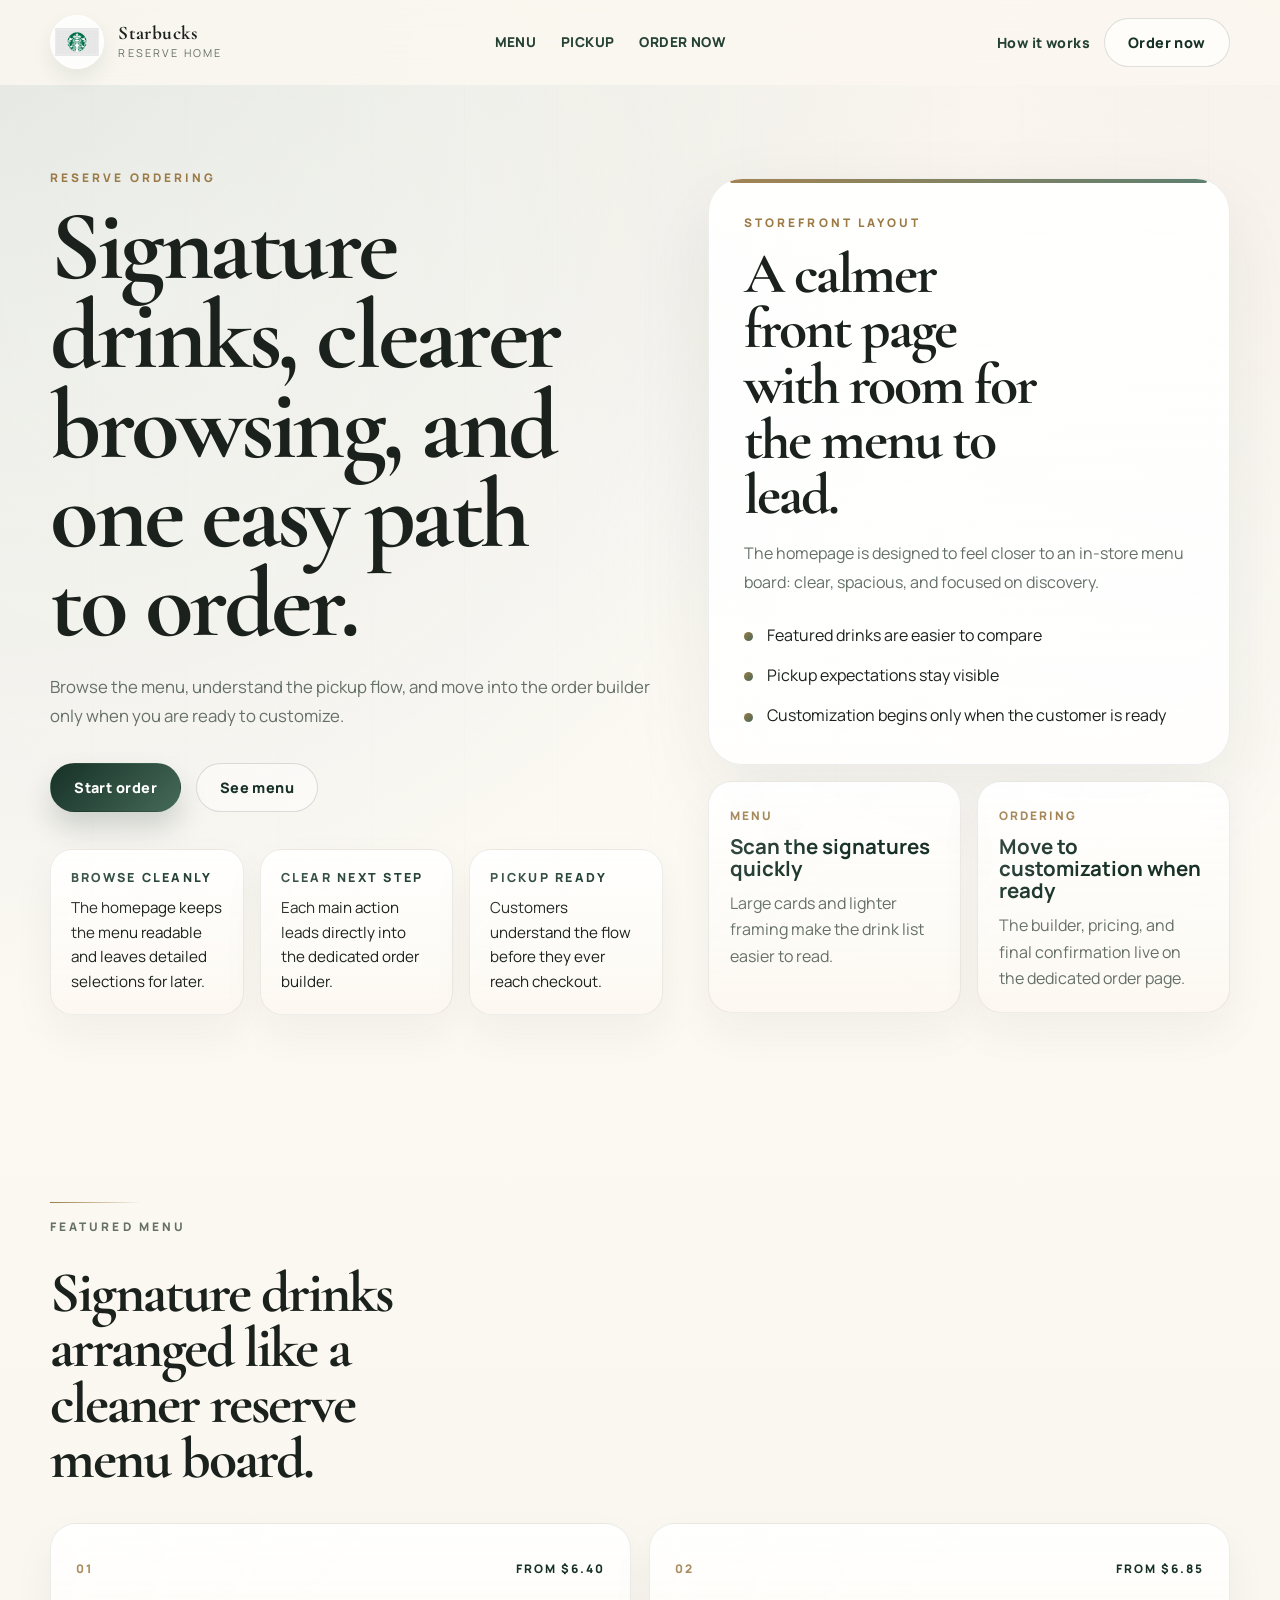
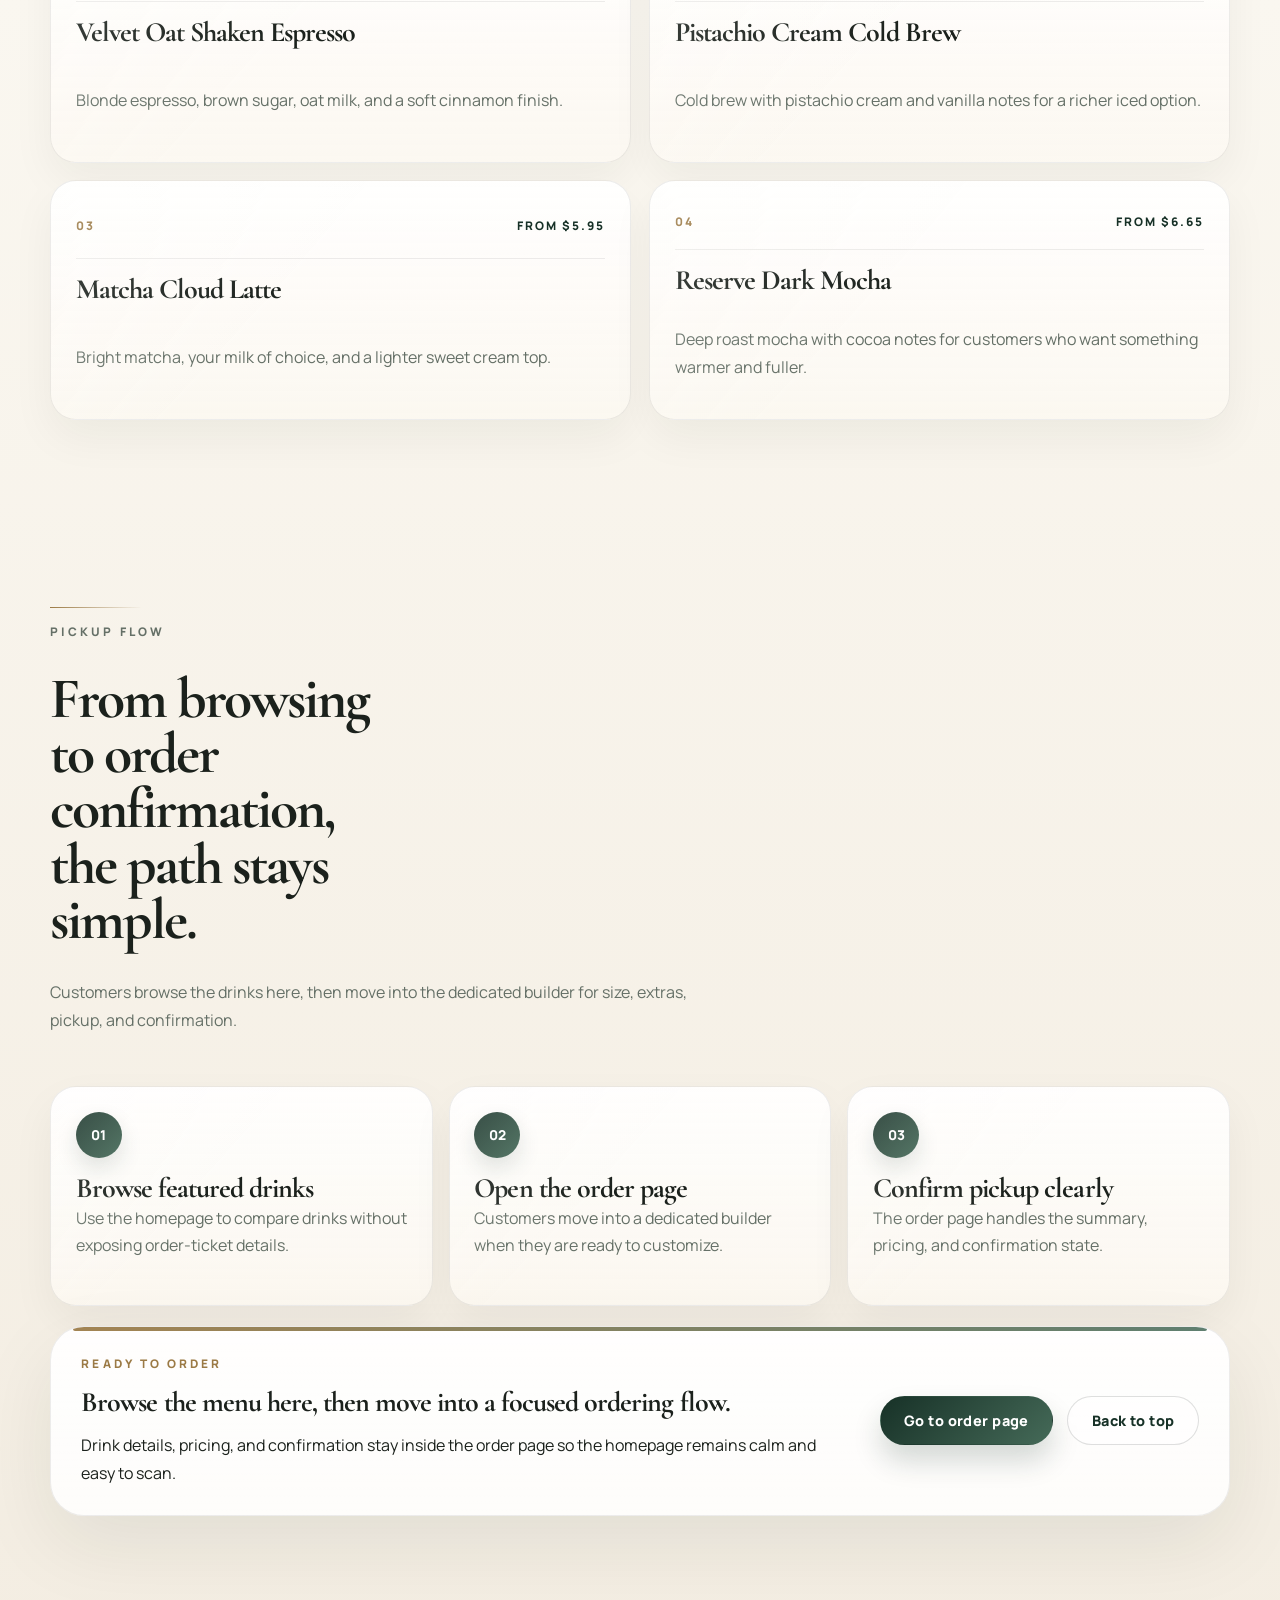
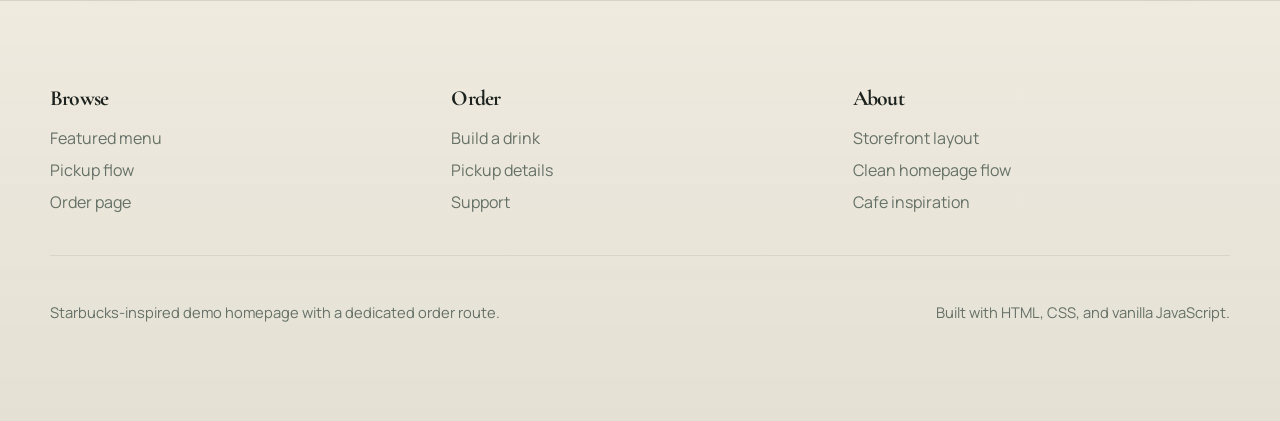
==== index.html @ d8b6dc6a "Add initial CSS styles for layout, typography, and components" ====
<!DOCTYPE html>
<html lang="en">
  <head>
    <meta charset="UTF-8" />
    <meta name="viewport" content="width=device-width, initial-scale=1.0" />
    <title>Starbucks Reserve Home</title>
    <meta
      name="description"
      content="A clean Starbucks-inspired homepage focused on browsing drinks and moving customers into a dedicated order page."
    />
    <link rel="preconnect" href="https://fonts.googleapis.com" />
    <link rel="preconnect" href="https://fonts.gstatic.com" crossorigin />
    <link
      href="https://fonts.googleapis.com/css2?family=Cormorant+Garamond:wght@600;700&amp;family=Manrope:wght@400;500;600;700;800&amp;display=swap"
      rel="stylesheet"
    />
    <link rel="stylesheet" href="style.css" />
    <script src="script.js" defer></script>
  </head>
  <body>
    <div class="page-shell">
      <header class="site-header" id="top">
        <div class="container nav-bar">
          <a class="brand" href="#top" aria-label="Starbucks homepage">
            <span class="brand-mark" aria-hidden="true">
              <img src="Logo.png" alt="" />
            </span>
            <span class="brand-copy">
              <strong>Starbucks</strong>
              <span>Reserve home</span>
            </span>
          </a>

          <button
            class="nav-toggle"
            type="button"
            aria-expanded="false"
            aria-controls="site-nav"
            aria-label="Toggle navigation"
          >
            <span></span>
            <span></span>
            <span></span>
          </button>

          <nav class="site-nav" id="site-nav" aria-label="Primary navigation">
            <a href="#menu">Menu</a>
            <a href="#pickup">Pickup</a>
            <a href="order.html">Order now</a>
          </nav>

          <div class="nav-actions">
            <a class="utility-link" href="#pickup">How it works</a>
            <a class="button button-secondary" href="order.html">Order now</a>
          </div>
        </div>
      </header>

      <main>
        <section class="hero-section">
          <div class="container hero-grid">
            <div class="hero-copy reveal">
              <p class="eyebrow">Reserve ordering</p>
              <h1>Signature drinks, clearer browsing, and one easy path to order.</h1>
              <p class="hero-text">
                Browse the menu, understand the pickup flow, and move into the
                order builder only when you are ready to customize.
              </p>
              <div class="hero-actions">
                <a class="button button-primary" href="order.html">Start order</a>
                <a class="button button-ghost" href="#menu">See menu</a>
              </div>
              <div class="hero-highlights">
                <article>
                  <span>Browse cleanly</span>
                  <p>The homepage keeps the menu readable and leaves detailed selections for later.</p>
                </article>
                <article>
                  <span>Clear next step</span>
                  <p>Each main action leads directly into the dedicated order builder.</p>
                </article>
                <article>
                  <span>Pickup ready</span>
                  <p>Customers understand the flow before they ever reach checkout.</p>
                </article>
              </div>
            </div>

            <div class="hero-stage reveal">
              <div class="hero-stage-card">
                <p class="eyebrow">Storefront layout</p>
                <h2>A calmer front page with room for the menu to lead.</h2>
                <p class="stage-text">
                  The homepage is designed to feel closer to an in-store menu
                  board: clear, spacious, and focused on discovery.
                </p>
                <ul class="hero-stage-list">
                  <li>Featured drinks are easier to compare</li>
                  <li>Pickup expectations stay visible</li>
                  <li>Customization begins only when the customer is ready</li>
                </ul>
              </div>

              <div class="hero-note-grid">
                <article class="mini-panel">
                  <span class="mini-panel-label">Menu</span>
                  <strong>Scan the signatures quickly</strong>
                  <p>Large cards and lighter framing make the drink list easier to read.</p>
                </article>
                <article class="mini-panel">
                  <span class="mini-panel-label">Ordering</span>
                  <strong>Move to customization when ready</strong>
                  <p>The builder, pricing, and final confirmation live on the dedicated order page.</p>
                </article>
              </div>
            </div>
          </div>
        </section>

        <section class="pickup-section" id="menu">
          <div class="container">
            <div class="section-heading">
              <p class="eyebrow">Featured menu</p>
              <h2>Signature drinks arranged like a cleaner reserve menu board.</h2>
            </div>

            <div class="menu-grid">
              <article class="menu-card reveal">
                <div class="menu-card-top">
                  <span>01</span>
                  <strong>From $6.40</strong>
                </div>
                <h3>Velvet Oat Shaken Espresso</h3>
                <p>
                  Blonde espresso, brown sugar, oat milk, and a soft cinnamon
                  finish.
                </p>
              </article>
              <article class="menu-card reveal">
                <div class="menu-card-top">
                  <span>02</span>
                  <strong>From $6.85</strong>
                </div>
                <h3>Pistachio Cream Cold Brew</h3>
                <p>
                  Cold brew with pistachio cream and vanilla notes for a richer
                  iced option.
                </p>
              </article>
              <article class="menu-card reveal">
                <div class="menu-card-top">
                  <span>03</span>
                  <strong>From $5.95</strong>
                </div>
                <h3>Matcha Cloud Latte</h3>
                <p>
                  Bright matcha, your milk of choice, and a lighter sweet cream
                  top.
                </p>
              </article>
              <article class="menu-card reveal">
                <div class="menu-card-top">
                  <span>04</span>
                  <strong>From $6.65</strong>
                </div>
                <h3>Reserve Dark Mocha</h3>
                <p>
                  Deep roast mocha with cocoa notes for customers who want
                  something warmer and fuller.
                </p>
              </article>
            </div>
          </div>
        </section>

        <section class="order-section" id="pickup">
          <div class="container">
            <div class="section-heading">
              <p class="eyebrow">Pickup flow</p>
              <h2>From browsing to order confirmation, the path stays simple.</h2>
              <p>
                Customers browse the drinks here, then move into the dedicated
                builder for size, extras, pickup, and confirmation.
              </p>
            </div>

            <div class="flow-grid">
              <article class="flow-card reveal">
                <span>01</span>
                <h3>Browse featured drinks</h3>
                <p>Use the homepage to compare drinks without exposing order-ticket details.</p>
              </article>
              <article class="flow-card reveal">
                <span>02</span>
                <h3>Open the order page</h3>
                <p>Customers move into a dedicated builder when they are ready to customize.</p>
              </article>
              <article class="flow-card reveal">
                <span>03</span>
                <h3>Confirm pickup clearly</h3>
                <p>The order page handles the summary, pricing, and confirmation state.</p>
              </article>
            </div>

            <div class="support-card reveal">
              <div>
                <p class="eyebrow">Ready to order</p>
                <h3>Browse the menu here, then move into a focused ordering flow.</h3>
                <p>
                  Drink details, pricing, and confirmation stay inside the order
                  page so the homepage remains calm and easy to scan.
                </p>
              </div>
              <div class="hero-actions compact-actions">
                <a class="button button-primary" href="order.html">Go to order page</a>
                <a class="button button-ghost" href="#top">Back to top</a>
              </div>
            </div>
          </div>
        </section>
      </main>

      <footer class="site-footer" id="footer">
        <div class="container footer-grid">
          <div>
            <h4>Browse</h4>
            <a href="#menu">Featured menu</a>
            <a href="#pickup">Pickup flow</a>
            <a href="order.html">Order page</a>
          </div>
          <div>
            <h4>Order</h4>
            <a href="order.html#order">Build a drink</a>
            <a href="order.html#pickup">Pickup details</a>
            <a href="order.html#footer">Support</a>
          </div>
          <div>
            <h4>About</h4>
            <a href="#top">Storefront layout</a>
            <a href="#top">Clean homepage flow</a>
            <a href="#top">Cafe inspiration</a>
          </div>
        </div>
        <div class="container footer-bottom">
          <p>Starbucks-inspired demo homepage with a dedicated order route.</p>
          <p>Built with HTML, CSS, and vanilla JavaScript.</p>
        </div>
      </footer>
    </div>
  </body>
</html>
---- style.css ----
:root {
  --green-990: #102018;
  --green-960: #173127;
  --green-920: #244134;
  --green-780: #456a58;
  --green-620: #6f8d7f;
  --bronze: #9b7a45;
  --sand-20: #fdfbf7;
  --sand-50: #faf7f0;
  --sand-80: #f4eee4;
  --sand-120: #e8dfd0;
  --paper: rgba(255, 255, 255, 0.84);
  --paper-strong: rgba(255, 255, 255, 0.94);
  --ink: #1b211c;
  --muted: #657067;
  --line: rgba(27, 33, 28, 0.08);
  --line-strong: rgba(27, 33, 28, 0.14);
  --shadow-soft: 0 18px 44px rgba(16, 32, 24, 0.05);
  --shadow-card: 0 28px 80px rgba(16, 32, 24, 0.08);
  --radius-xl: 34px;
  --radius-lg: 24px;
  --radius-md: 18px;
  --radius-sm: 14px;
  --container: min(1180px, calc(100% - 2rem));
}

*,
*::before,
*::after {
  box-sizing: border-box;
}

html {
  scroll-behavior: smooth;
}

body {
  margin: 0;
  color: var(--ink);
  font-family: "Manrope", sans-serif;
  background:
    radial-gradient(circle at top left, rgba(69, 106, 88, 0.18), transparent 26%),
    radial-gradient(circle at top right, rgba(155, 122, 69, 0.08), transparent 22%),
    linear-gradient(180deg, #fffcf7 0%, var(--sand-50) 44%, #f2ebdf 100%);
}

body::before {
  content: "";
  position: fixed;
  inset: 0;
  pointer-events: none;
  opacity: 0.55;
  background:
    linear-gradient(rgba(255, 255, 255, 0.12), rgba(255, 255, 255, 0.12)),
    repeating-linear-gradient(
      90deg,
      transparent 0,
      transparent 92px,
      rgba(36, 65, 52, 0.018) 92px,
      rgba(36, 65, 52, 0.018) 93px
    );
}

img {
  display: block;
  max-width: 100%;
}

a {
  color: inherit;
  text-decoration: none;
}

button,
input,
select,
textarea {
  font: inherit;
}

button,
a,
label {
  -webkit-tap-highlight-color: transparent;
}

.page-shell {
  position: relative;
  min-height: 100vh;
  overflow: clip;
}

.page-shell::before {
  content: "";
  position: absolute;
  inset: 0;
  pointer-events: none;
  background:
    radial-gradient(circle at 12% 8%, rgba(255, 255, 255, 0.3), transparent 18%),
    radial-gradient(circle at 86% 16%, rgba(255, 255, 255, 0.18), transparent 16%);
}

.container {
  width: var(--container);
  margin: 0 auto;
}

.site-header {
  position: sticky;
  top: 0;
  z-index: 30;
  backdrop-filter: blur(18px);
  background: rgba(252, 248, 241, 0.82);
  border-bottom: 1px solid transparent;
  transition: background 180ms ease, border-color 180ms ease, box-shadow 180ms ease;
}

.site-header.is-scrolled {
  border-color: var(--line);
  box-shadow: 0 14px 34px rgba(16, 32, 24, 0.07);
}

.nav-bar {
  position: relative;
  display: flex;
  align-items: center;
  justify-content: space-between;
  gap: 1.2rem;
  min-height: 84px;
}

.brand {
  position: relative;
  z-index: 3;
  display: inline-flex;
  align-items: center;
  gap: 0.9rem;
}

.brand-mark {
  display: inline-flex;
  width: 54px;
  height: 54px;
  padding: 0.22rem;
  border-radius: 50%;
  border: 1px solid rgba(255, 255, 255, 0.72);
  background: rgba(255, 255, 255, 0.78);
  box-shadow: 0 10px 20px rgba(16, 32, 24, 0.08);
}

.brand-mark img {
  width: 100%;
  height: 100%;
  object-fit: contain;
}

.brand-copy {
  display: grid;
  gap: 0.12rem;
}

.brand-copy strong,
.site-nav a,
.button,
.utility-link {
  letter-spacing: 0.03em;
}

.brand-copy strong {
  font-family: "Cormorant Garamond", serif;
  font-size: 1.2rem;
  line-height: 1;
}

.brand-copy span {
  color: var(--muted);
  font-size: 0.68rem;
  letter-spacing: 0.2em;
  text-transform: uppercase;
}

.site-nav,
.nav-actions {
  display: flex;
  align-items: center;
}

.site-nav {
  gap: 1.55rem;
}

.site-nav a {
  position: relative;
  color: var(--green-920);
  font-size: 0.85rem;
  font-weight: 800;
  text-transform: uppercase;
}

.site-nav a::after {
  content: "";
  position: absolute;
  left: 0;
  right: 0;
  bottom: -0.42rem;
  height: 2px;
  border-radius: 999px;
  background: linear-gradient(90deg, var(--bronze), var(--green-780));
  transform: scaleX(0);
  transform-origin: left;
  transition: transform 180ms ease;
}

.site-nav a:hover::after,
.site-nav a:focus-visible::after {
  transform: scaleX(1);
}

.nav-actions {
  gap: 0.85rem;
}

.utility-link {
  color: var(--green-920);
  font-size: 0.88rem;
  font-weight: 800;
}

.button {
  display: inline-flex;
  align-items: center;
  justify-content: center;
  min-height: 49px;
  padding: 0.84rem 1.45rem;
  border: 1px solid transparent;
  border-radius: 999px;
  font-size: 0.9rem;
  font-weight: 800;
  cursor: pointer;
  transition:
    transform 180ms ease,
    box-shadow 180ms ease,
    border-color 180ms ease,
    background 180ms ease,
    color 180ms ease;
}

.button:hover,
.button:focus-visible {
  transform: translateY(-2px);
}

.button-primary {
  color: #fff;
  background: linear-gradient(135deg, var(--green-960), var(--green-780));
  box-shadow: 0 16px 28px rgba(23, 49, 39, 0.18);
}

.button-secondary,
.button-ghost {
  color: var(--green-960);
  border-color: var(--line-strong);
  background: rgba(255, 255, 255, 0.68);
}

.button-ghost {
  background: rgba(255, 255, 255, 0.44);
}

.nav-toggle {
  position: relative;
  z-index: 3;
  display: none;
  width: 52px;
  height: 52px;
  padding: 0;
  border: 0;
  border-radius: 50%;
  background: rgba(255, 255, 255, 0.92);
  box-shadow: 0 10px 22px rgba(16, 32, 24, 0.08);
  cursor: pointer;
}

.nav-toggle span {
  display: block;
  width: 22px;
  height: 2px;
  margin: 4px auto;
  background: var(--green-960);
  transition: transform 180ms ease, opacity 180ms ease;
}

.nav-open .nav-toggle span:nth-child(1) {
  transform: translateY(6px) rotate(45deg);
}

.nav-open .nav-toggle span:nth-child(2) {
  opacity: 0;
}

.nav-open .nav-toggle span:nth-child(3) {
  transform: translateY(-6px) rotate(-45deg);
}

.hero-section,
.order-section,
.pickup-section,
.site-footer {
  position: relative;
  padding: 5.25rem 0;
}

.hero-grid,
.order-layout,
.signal-grid,
.menu-grid,
.flow-grid,
.footer-grid {
  display: grid;
}

.hero-grid {
  grid-template-columns: minmax(0, 1.08fr) minmax(360px, 0.92fr);
  gap: 2.8rem;
  align-items: start;
}

.hero-copy {
  position: relative;
  z-index: 1;
}

.eyebrow,
.ticket-label {
  margin: 0 0 1rem;
  color: var(--bronze);
  font-size: 0.74rem;
  font-weight: 800;
  letter-spacing: 0.26em;
  text-transform: uppercase;
}

h1,
h2,
h3,
.site-footer h4 {
  margin: 0;
  font-family: "Cormorant Garamond", serif;
  font-weight: 700;
  letter-spacing: -0.035em;
}

h1 {
  max-width: 11ch;
  font-size: clamp(3.4rem, 8vw, 6.2rem);
  line-height: 0.9;
}

h2 {
  max-width: 13ch;
  font-size: clamp(2.3rem, 4.5vw, 3.8rem);
  line-height: 0.96;
}

h3 {
  font-size: 1.75rem;
  line-height: 1.04;
}

.hero-text,
.section-heading p,
.stage-text,
.mini-panel p,
.menu-card p,
.flow-card p,
.signal-card p,
.field input,
.field select,
.field textarea,
.choice-chip span,
.choice-chip small,
.form-hint,
.ticket-drink p,
.site-footer a,
.footer-bottom {
  color: var(--muted);
}

.hero-text {
  max-width: 38rem;
  margin: 1.45rem 0 0;
  font-size: 1.05rem;
  line-height: 1.78;
}

.hero-actions {
  display: flex;
  flex-wrap: wrap;
  gap: 0.9rem;
  margin: 2rem 0 0;
}

.hero-highlights {
  display: grid;
  grid-template-columns: repeat(3, minmax(0, 1fr));
  gap: 1rem;
  margin-top: 2.3rem;
}

.hero-highlights article,
.hero-stage-card,
.mini-panel,
.menu-card,
.flow-card,
.signal-card,
.order-builder,
.order-ticket,
.support-card {
  position: relative;
  overflow: hidden;
  border: 1px solid var(--line);
  box-shadow: var(--shadow-soft);
}

.hero-highlights article,
.mini-panel,
.menu-card,
.flow-card,
.signal-card {
  background: linear-gradient(180deg, rgba(255, 255, 255, 0.92), rgba(252, 248, 241, 0.84));
}

.hero-stage-card,
.order-builder,
.order-ticket,
.support-card {
  border-radius: var(--radius-xl);
  background: linear-gradient(180deg, var(--paper-strong), var(--paper));
  box-shadow: var(--shadow-card);
}

.hero-stage-card::before,
.order-builder::before,
.order-ticket::before,
.support-card::before {
  content: "";
  position: absolute;
  left: 1.35rem;
  right: 1.35rem;
  top: 0;
  height: 4px;
  border-radius: 999px;
  background: linear-gradient(90deg, rgba(155, 122, 69, 0.92), rgba(69, 106, 88, 0.86));
}

.hero-highlights article {
  padding: 1.2rem 1.25rem;
  border-radius: 22px;
}

.hero-highlights article::after,
.mini-panel::after,
.menu-card::after,
.flow-card::after,
.signal-card::after {
  content: "";
  position: absolute;
  inset: 0;
  border-radius: inherit;
  pointer-events: none;
  background: linear-gradient(135deg, rgba(255, 255, 255, 0.18), transparent 45%);
}

.hero-highlights span {
  display: block;
  color: var(--green-920);
  font-size: 0.78rem;
  font-weight: 800;
  letter-spacing: 0.18em;
  text-transform: uppercase;
}

.hero-highlights p {
  margin: 0.6rem 0 0;
  font-size: 0.95rem;
  line-height: 1.62;
}

.hero-stage {
  display: grid;
  gap: 1rem;
  align-content: start;
  padding-top: 0.55rem;
}

.hero-stage-card,
.order-builder {
  padding: 2.2rem;
}

.hero-stage-card h2 {
  max-width: 11ch;
}

.stage-text {
  max-width: 36rem;
  margin: 1rem 0 0;
  line-height: 1.78;
}

.hero-stage-list {
  display: grid;
  gap: 0.9rem;
  margin: 1.65rem 0 0;
  padding: 0;
  list-style: none;
}

.hero-stage-list li {
  position: relative;
  padding-left: 1.45rem;
  line-height: 1.62;
}

.hero-stage-list li::before {
  content: "";
  position: absolute;
  left: 0;
  top: 0.58rem;
  width: 0.56rem;
  height: 0.56rem;
  border-radius: 50%;
  background: linear-gradient(135deg, var(--bronze), var(--green-780));
}

.hero-note-grid {
  display: grid;
  grid-template-columns: repeat(2, minmax(0, 1fr));
  gap: 1rem;
}

.mini-panel {
  min-height: 180px;
  padding: 1.3rem;
  border-radius: var(--radius-lg);
}

.mini-panel strong {
  display: block;
  color: var(--green-960);
  font-size: 1.28rem;
  line-height: 1.08;
}

.mini-panel-label,
.menu-card-top span,
.menu-card-top strong,
.drink-option-top,
.drink-option-price,
.ticket-lines dt,
.ticket-total span,
.ticket-extras p,
.ticket-stars span,
.confirmation-meta {
  font-size: 0.74rem;
  font-weight: 800;
  letter-spacing: 0.17em;
  text-transform: uppercase;
}

.mini-panel-label {
  display: inline-block;
  margin-bottom: 0.65rem;
  color: var(--bronze);
}

.mini-panel p {
  margin: 0.7rem 0 0;
  line-height: 1.65;
}

.section-heading {
  position: relative;
  display: grid;
  gap: 0.95rem;
  margin-bottom: 2.2rem;
  padding-top: 1.2rem;
}

.section-heading::before {
  content: "";
  width: 92px;
  height: 1px;
  background: linear-gradient(90deg, var(--bronze), transparent);
}

.section-heading p:last-child {
  max-width: 42rem;
  line-height: 1.74;
}

.menu-grid {
  grid-template-columns: repeat(2, minmax(0, 1fr));
  gap: 1.1rem;
}

.menu-card {
  display: grid;
  gap: 1rem;
  min-height: 240px;
  padding: 1.55rem;
  border-radius: 26px;
}

.menu-card-top {
  display: flex;
  align-items: center;
  justify-content: space-between;
  gap: 1rem;
  padding-bottom: 0.8rem;
  border-bottom: 1px solid rgba(27, 33, 28, 0.08);
}

.menu-card-top span {
  color: var(--bronze);
}

.menu-card-top strong {
  color: var(--green-960);
}

.menu-card p,
.flow-card p,
.signal-card p {
  margin: 0.1rem 0 0;
  line-height: 1.72;
}

.flow-grid,
.signal-grid {
  grid-template-columns: repeat(3, minmax(0, 1fr));
  gap: 1rem;
}

.flow-card,
.signal-card {
  min-height: 220px;
  padding: 1.55rem;
  border-radius: 26px;
}

.flow-card span,
.signal-card span {
  display: inline-flex;
  align-items: center;
  justify-content: center;
  width: 46px;
  height: 46px;
  margin-bottom: 1rem;
  border-radius: 50%;
  color: #fff;
  font-size: 0.85rem;
  font-weight: 800;
  background: linear-gradient(135deg, var(--green-960), var(--green-780));
  box-shadow: 0 10px 22px rgba(23, 49, 39, 0.14);
}

.support-card {
  display: grid;
  grid-template-columns: minmax(0, 1fr) minmax(240px, auto);
  gap: 1.8rem;
  align-items: center;
  margin-top: 1.25rem;
  padding: 1.75rem 1.9rem;
}

.support-card p:last-child {
  margin: 0.85rem 0 0;
  line-height: 1.75;
}

.compact-actions {
  margin: 0;
  justify-content: flex-end;
}

.order-layout {
  grid-template-columns: minmax(0, 1.06fr) minmax(330px, 0.74fr);
  gap: 1.5rem;
  align-items: start;
}

.order-builder {
  padding: 2.2rem;
}

.order-heading p:last-child {
  max-width: 42rem;
}

.drink-selector {
  display: grid;
  grid-template-columns: repeat(2, minmax(0, 1fr));
  gap: 1rem;
  margin-bottom: 1.6rem;
}

.drink-option {
  position: relative;
  display: grid;
  gap: 0.6rem;
  padding: 1.2rem 1.15rem 1.1rem;
  border: 1px solid var(--line);
  border-radius: 24px;
  background: rgba(255, 255, 255, 0.78);
  text-align: left;
  cursor: pointer;
  transition:
    transform 180ms ease,
    border-color 180ms ease,
    box-shadow 180ms ease,
    background 180ms ease;
}

.drink-option::before {
  content: "";
  position: absolute;
  left: 1rem;
  right: 1rem;
  top: 0;
  height: 3px;
  border-radius: 999px;
  background: rgba(155, 122, 69, 0);
  transition: background 180ms ease;
}

.drink-option:hover,
.drink-option:focus-visible,
.drink-option.is-active {
  transform: translateY(-2px);
  border-color: rgba(36, 65, 52, 0.2);
  box-shadow: 0 18px 36px rgba(16, 32, 24, 0.08);
}

.drink-option:hover::before,
.drink-option:focus-visible::before,
.drink-option.is-active::before {
  background: linear-gradient(90deg, var(--bronze), var(--green-780));
}

.drink-option.is-active {
  background: linear-gradient(180deg, rgba(240, 245, 241, 0.98), rgba(255, 255, 255, 0.98));
}

.drink-option strong {
  color: var(--green-960);
  font-size: 1.24rem;
  line-height: 1.1;
}

.drink-option p {
  margin: 0;
  line-height: 1.58;
}

.drink-option-top,
.drink-option-price {
  color: var(--bronze);
}

.order-form {
  display: grid;
  gap: 1.25rem;
}

.option-group {
  margin: 0;
  padding: 0;
  border: 0;
}

.option-group legend {
  margin-bottom: 0.85rem;
  padding: 0;
  color: var(--green-960);
  font-size: 0.88rem;
  font-weight: 800;
  letter-spacing: 0.08em;
  text-transform: uppercase;
}

.choice-grid {
  display: grid;
  gap: 0.9rem;
}

.choice-grid-2 {
  grid-template-columns: repeat(2, minmax(0, 1fr));
}

.choice-grid-3 {
  grid-template-columns: repeat(3, minmax(0, 1fr));
}

.choice-input {
  position: absolute;
  opacity: 0;
  pointer-events: none;
}

.choice-chip {
  display: grid;
  gap: 0.28rem;
  min-height: 100%;
  padding: 1rem;
  border: 1px solid var(--line);
  border-radius: 20px;
  background: rgba(255, 255, 255, 0.72);
  cursor: pointer;
  transition:
    transform 180ms ease,
    border-color 180ms ease,
    box-shadow 180ms ease,
    background 180ms ease;
}

.choice-chip strong {
  color: var(--ink);
  font-size: 0.98rem;
}

.choice-chip span,
.choice-chip small {
  font-size: 0.86rem;
  line-height: 1.48;
}

.choice-input:checked + .choice-chip {
  transform: translateY(-2px);
  border-color: rgba(36, 65, 52, 0.2);
  background: linear-gradient(180deg, rgba(239, 245, 241, 0.9), rgba(255, 255, 255, 0.98));
  box-shadow: 0 14px 28px rgba(16, 32, 24, 0.07);
}

.choice-input:focus-visible + .choice-chip {
  outline: 2px solid rgba(69, 106, 88, 0.3);
  outline-offset: 3px;
}

.form-grid {
  display: grid;
  grid-template-columns: repeat(2, minmax(0, 1fr));
  gap: 1rem;
}

.form-grid-tight {
  align-items: end;
}

.field {
  display: grid;
  gap: 0.55rem;
}

.field span {
  color: var(--green-960);
  font-size: 0.9rem;
  font-weight: 800;
}

.field input,
.field select,
.field textarea {
  width: 100%;
  padding: 0.96rem 1rem;
  border: 1px solid rgba(27, 33, 28, 0.1);
  border-radius: 18px;
  background: rgba(255, 255, 255, 0.84);
  box-shadow: inset 0 1px 0 rgba(255, 255, 255, 0.6);
  transition: border-color 180ms ease, box-shadow 180ms ease, background 180ms ease;
}

.field input:focus,
.field select:focus,
.field textarea:focus {
  outline: none;
  border-color: rgba(69, 106, 88, 0.32);
  box-shadow: 0 0 0 4px rgba(69, 106, 88, 0.08);
}

.field textarea {
  min-height: 112px;
  resize: vertical;
}

.field-wide {
  grid-column: 1 / -1;
}

.quantity-field {
  align-content: start;
}

.stepper {
  display: grid;
  grid-template-columns: auto minmax(72px, 1fr) auto;
  gap: 0.4rem;
  align-items: center;
  padding: 0.25rem;
  border: 1px solid rgba(27, 33, 28, 0.1);
  border-radius: 18px;
  background: rgba(255, 255, 255, 0.84);
}

.stepper input {
  padding: 0.7rem 0.35rem;
  border: 0;
  background: transparent;
  text-align: center;
  font-weight: 800;
}

.stepper input:focus {
  box-shadow: none;
}

.stepper-button {
  width: 42px;
  height: 42px;
  border: 0;
  border-radius: 12px;
  background: linear-gradient(135deg, var(--green-960), var(--green-780));
  color: #fff;
  font-size: 1.35rem;
  cursor: pointer;
  transition: transform 180ms ease, box-shadow 180ms ease;
}

.stepper-button:hover,
.stepper-button:focus-visible {
  transform: scale(1.04);
  box-shadow: 0 10px 22px rgba(23, 49, 39, 0.14);
}

.order-actions {
  display: flex;
  align-items: center;
  justify-content: space-between;
  gap: 1rem;
}

.form-hint {
  max-width: 29rem;
  margin: 0;
  font-size: 0.93rem;
  line-height: 1.65;
}

.order-submit {
  flex-shrink: 0;
}

.form-status {
  min-height: 1.4rem;
  margin: -0.1rem 0 0;
  color: var(--green-780);
  font-size: 0.9rem;
  font-weight: 700;
}

.order-ticket {
  position: sticky;
  top: 108px;
  align-self: start;
  padding: 1.8rem;
  background: linear-gradient(180deg, rgba(251, 247, 239, 0.98), rgba(245, 237, 226, 0.96));
}

.ticket-header {
  display: flex;
  align-items: center;
  justify-content: space-between;
  gap: 0.8rem;
  margin-bottom: 1.35rem;
}

.ticket-header span {
  padding: 0.44rem 0.74rem;
  border-radius: 999px;
  background: rgba(155, 122, 69, 0.1);
  color: var(--green-960);
  font-size: 0.78rem;
  font-weight: 800;
}

.ticket-label {
  margin-bottom: 0;
}

.ticket-drink {
  margin-bottom: 1.25rem;
  padding-bottom: 1.2rem;
  border-bottom: 1px solid rgba(27, 33, 28, 0.09);
}

.ticket-drink p:first-child {
  margin: 0 0 0.45rem;
  color: var(--bronze);
  font-size: 0.75rem;
  font-weight: 800;
  letter-spacing: 0.17em;
  text-transform: uppercase;
}

.ticket-drink p:last-child {
  margin: 0.75rem 0 0;
  line-height: 1.64;
}

.ticket-lines {
  display: grid;
  gap: 0.72rem;
  margin: 0;
}

.ticket-lines div,
.ticket-total div,
.confirmation-meta {
  display: flex;
  align-items: center;
  justify-content: space-between;
  gap: 1rem;
}

.ticket-lines dt,
.ticket-total span,
.ticket-extras p {
  color: var(--muted);
}

.ticket-lines dd {
  margin: 0;
  font-weight: 800;
}

.ticket-extras {
  margin: 1.35rem 0;
  padding: 1rem 0;
  border-top: 1px solid rgba(27, 33, 28, 0.1);
  border-bottom: 1px solid rgba(27, 33, 28, 0.1);
}

.ticket-extras p {
  margin: 0 0 0.72rem;
}

.ticket-extras ul {
  display: grid;
  gap: 0.45rem;
  margin: 0;
  padding-left: 1rem;
}

.ticket-extras li {
  line-height: 1.5;
}

.ticket-total {
  display: grid;
  gap: 0.72rem;
}

.ticket-total strong {
  font-size: 1rem;
}

.grand-total {
  margin-top: 0.14rem;
  padding-top: 0.8rem;
  border-top: 1px solid rgba(27, 33, 28, 0.12);
}

.grand-total strong {
  color: var(--green-960);
  font-size: 1.46rem;
}

.ticket-stars {
  display: flex;
  align-items: center;
  justify-content: space-between;
  gap: 1rem;
  margin-top: 1.2rem;
  padding: 0.92rem 1rem;
  border-radius: 18px;
  background: linear-gradient(135deg, rgba(155, 122, 69, 0.08), rgba(69, 106, 88, 0.1));
}

.ticket-stars span {
  color: var(--green-960);
}

.ticket-stars strong {
  color: var(--green-960);
  font-size: 1.42rem;
}

.ticket-submit {
  width: 100%;
  margin-top: 1.1rem;
}

.confirmation-card {
  margin-top: 1rem;
  padding: 1rem;
  border: 1px solid rgba(69, 106, 88, 0.12);
  border-radius: 18px;
  background: rgba(69, 106, 88, 0.06);
}

.confirmation-card h3 {
  margin-top: -0.2rem;
}

.confirmation-card p:not(.eyebrow) {
  margin: 0.7rem 0 0;
  line-height: 1.62;
  color: var(--muted);
}

.confirmation-meta {
  margin-top: 0.95rem;
  flex-wrap: wrap;
  color: var(--green-780);
}

.site-footer {
  border-top: 1px solid var(--line);
  background: linear-gradient(180deg, rgba(69, 106, 88, 0.02), rgba(69, 106, 88, 0.08));
}

.footer-grid {
  grid-template-columns: repeat(3, minmax(0, 1fr));
  gap: 1.5rem;
}

.site-footer h4 {
  margin-bottom: 1rem;
  font-size: 1.35rem;
}

.site-footer a {
  display: block;
  margin: 0.62rem 0;
}

.footer-bottom {
  display: flex;
  justify-content: space-between;
  gap: 1rem;
  margin-top: 2rem;
  padding-top: 2rem;
  border-top: 1px solid var(--line);
  font-size: 0.92rem;
}

.reveal {
  opacity: 0;
  transform: translateY(26px);
  transition: opacity 700ms ease, transform 700ms ease;
}

.reveal.is-visible {
  opacity: 1;
  transform: translateY(0);
}

.hero-highlights article:nth-child(2),
.menu-card:nth-child(2),
.flow-card:nth-child(2),
.signal-card:nth-child(2) {
  transition-delay: 70ms;
}

.hero-highlights article:nth-child(3),
.menu-card:nth-child(3),
.flow-card:nth-child(3),
.signal-card:nth-child(3) {
  transition-delay: 140ms;
}

.menu-card:nth-child(4) {
  transition-delay: 210ms;
}

@media (max-width: 1120px) {
  .hero-grid,
  .order-layout {
    grid-template-columns: 1fr;
  }

  .support-card {
    grid-template-columns: 1fr;
  }

  .compact-actions {
    justify-content: flex-start;
  }

  .order-ticket {
    position: static;
  }
}

@media (max-width: 820px) {
  .nav-toggle {
    display: inline-block;
  }

  .site-nav,
  .nav-actions {
    position: absolute;
    left: 1rem;
    right: 1rem;
    opacity: 0;
    pointer-events: none;
    transform: translateY(-8px);
    border: 1px solid var(--line);
    border-radius: 22px;
    background: rgba(255, 255, 255, 0.96);
    box-shadow: 0 24px 54px rgba(16, 32, 24, 0.1);
    transition: opacity 180ms ease, transform 180ms ease;
  }

  .site-nav {
    top: calc(100% + 0.55rem);
    padding: 1rem 1.1rem;
    flex-direction: column;
    align-items: flex-start;
  }

  .nav-actions {
    top: calc(100% + 10rem);
    padding: 1rem 1.1rem;
    flex-direction: column;
    align-items: stretch;
  }

  .nav-open .site-nav,
  .nav-open .nav-actions {
    opacity: 1;
    pointer-events: auto;
    transform: translateY(0);
  }

  .utility-link,
  .nav-actions .button {
    width: 100%;
    text-align: center;
  }

  .hero-highlights,
  .hero-note-grid,
  .menu-grid,
  .flow-grid,
  .signal-grid,
  .drink-selector,
  .choice-grid-2,
  .choice-grid-3,
  .form-grid,
  .footer-grid {
    grid-template-columns: 1fr;
  }

  .order-actions,
  .footer-bottom {
    flex-direction: column;
    align-items: stretch;
  }
}

@media (max-width: 640px) {
  :root {
    --container: min(100% - 1.2rem, 1180px);
  }

  .nav-bar {
    min-height: 76px;
  }

  .brand-copy span {
    display: none;
  }

  .hero-section,
  .order-section,
  .pickup-section,
  .site-footer {
    padding: 4.2rem 0;
  }

  .hero-stage-card,
  .order-builder,
  .order-ticket,
  .menu-card,
  .flow-card,
  .signal-card,
  .support-card,
  .mini-panel,
  .hero-highlights article {
    padding: 1.25rem;
  }

  .ticket-header,
  .ticket-lines div,
  .ticket-total div,
  .ticket-stars,
  .confirmation-meta {
    flex-direction: column;
    align-items: flex-start;
  }
}

@media (prefers-reduced-motion: reduce) {
  html {
    scroll-behavior: auto;
  }

  *,
  *::before,
  *::after {
    animation: none !important;
    transition-duration: 0.01ms !important;
    transition-delay: 0ms !important;
  }

  .reveal {
    opacity: 1;
    transform: none;
  }
}
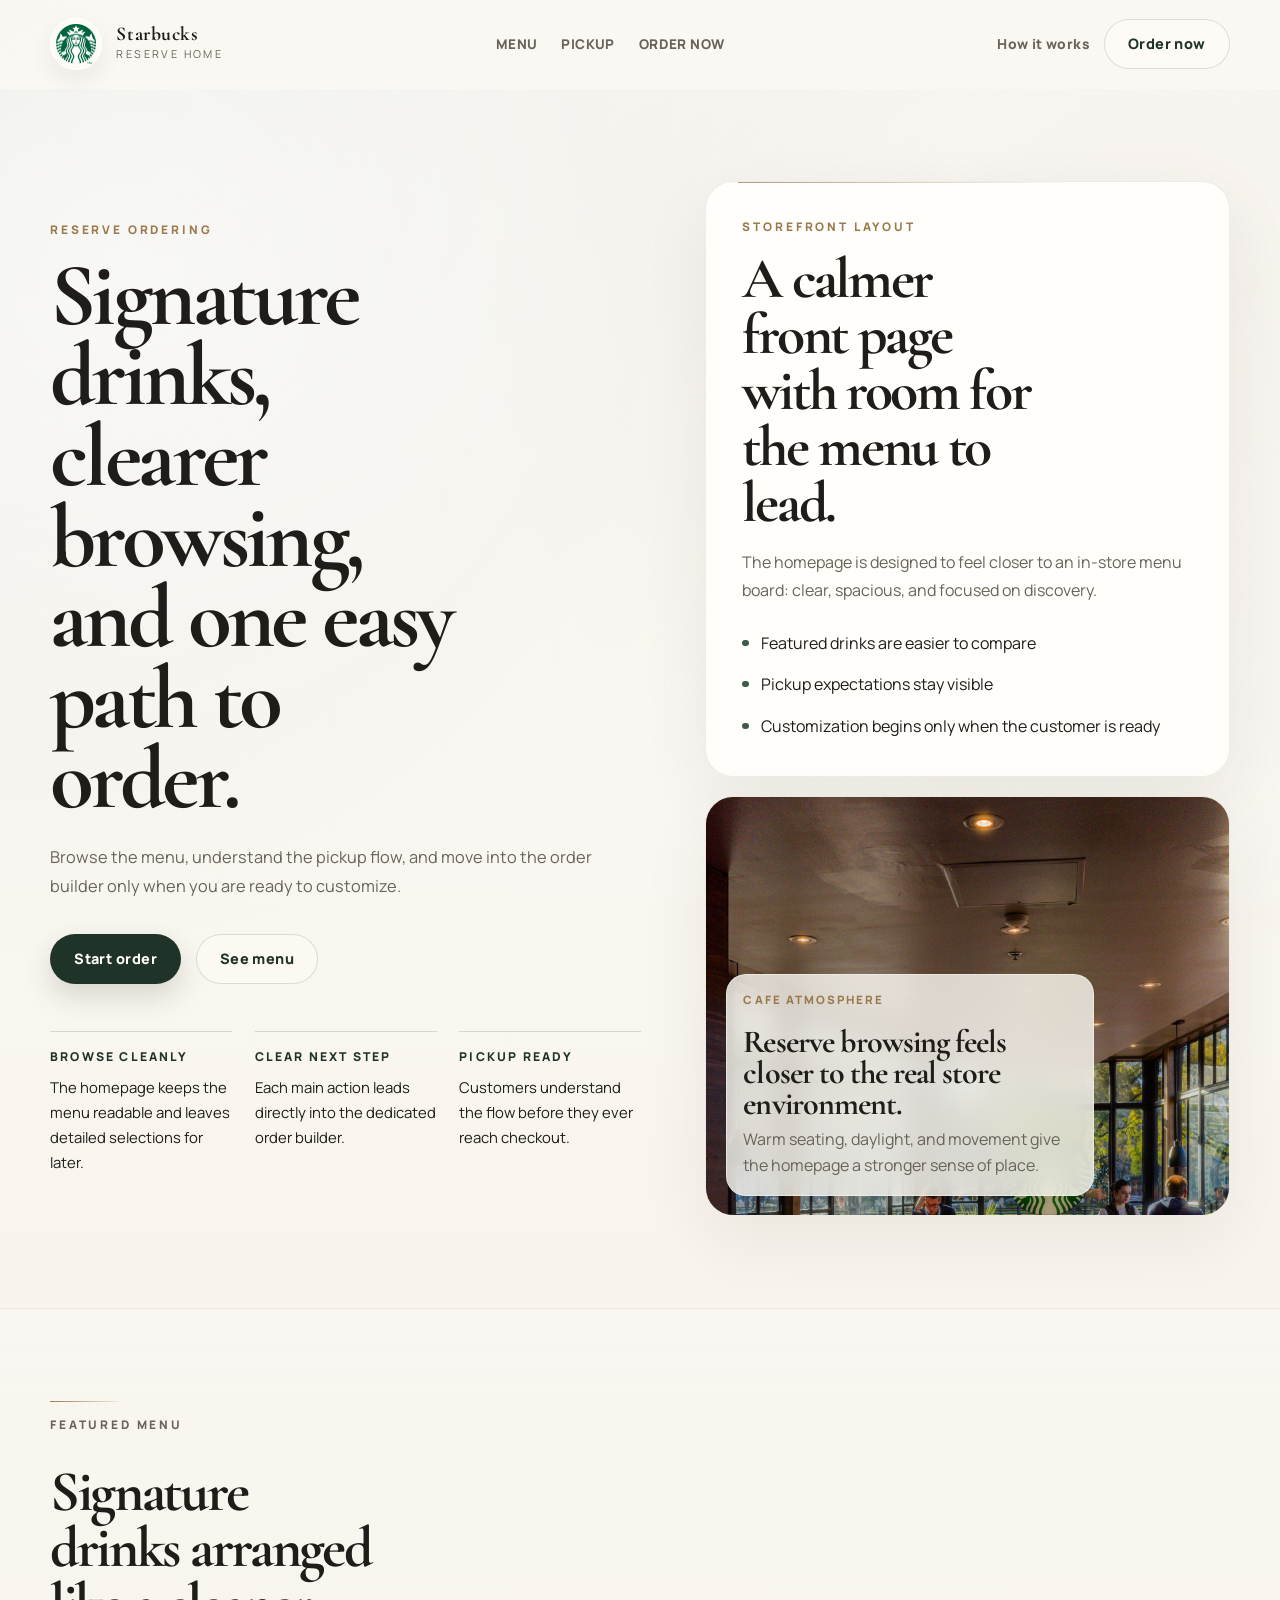
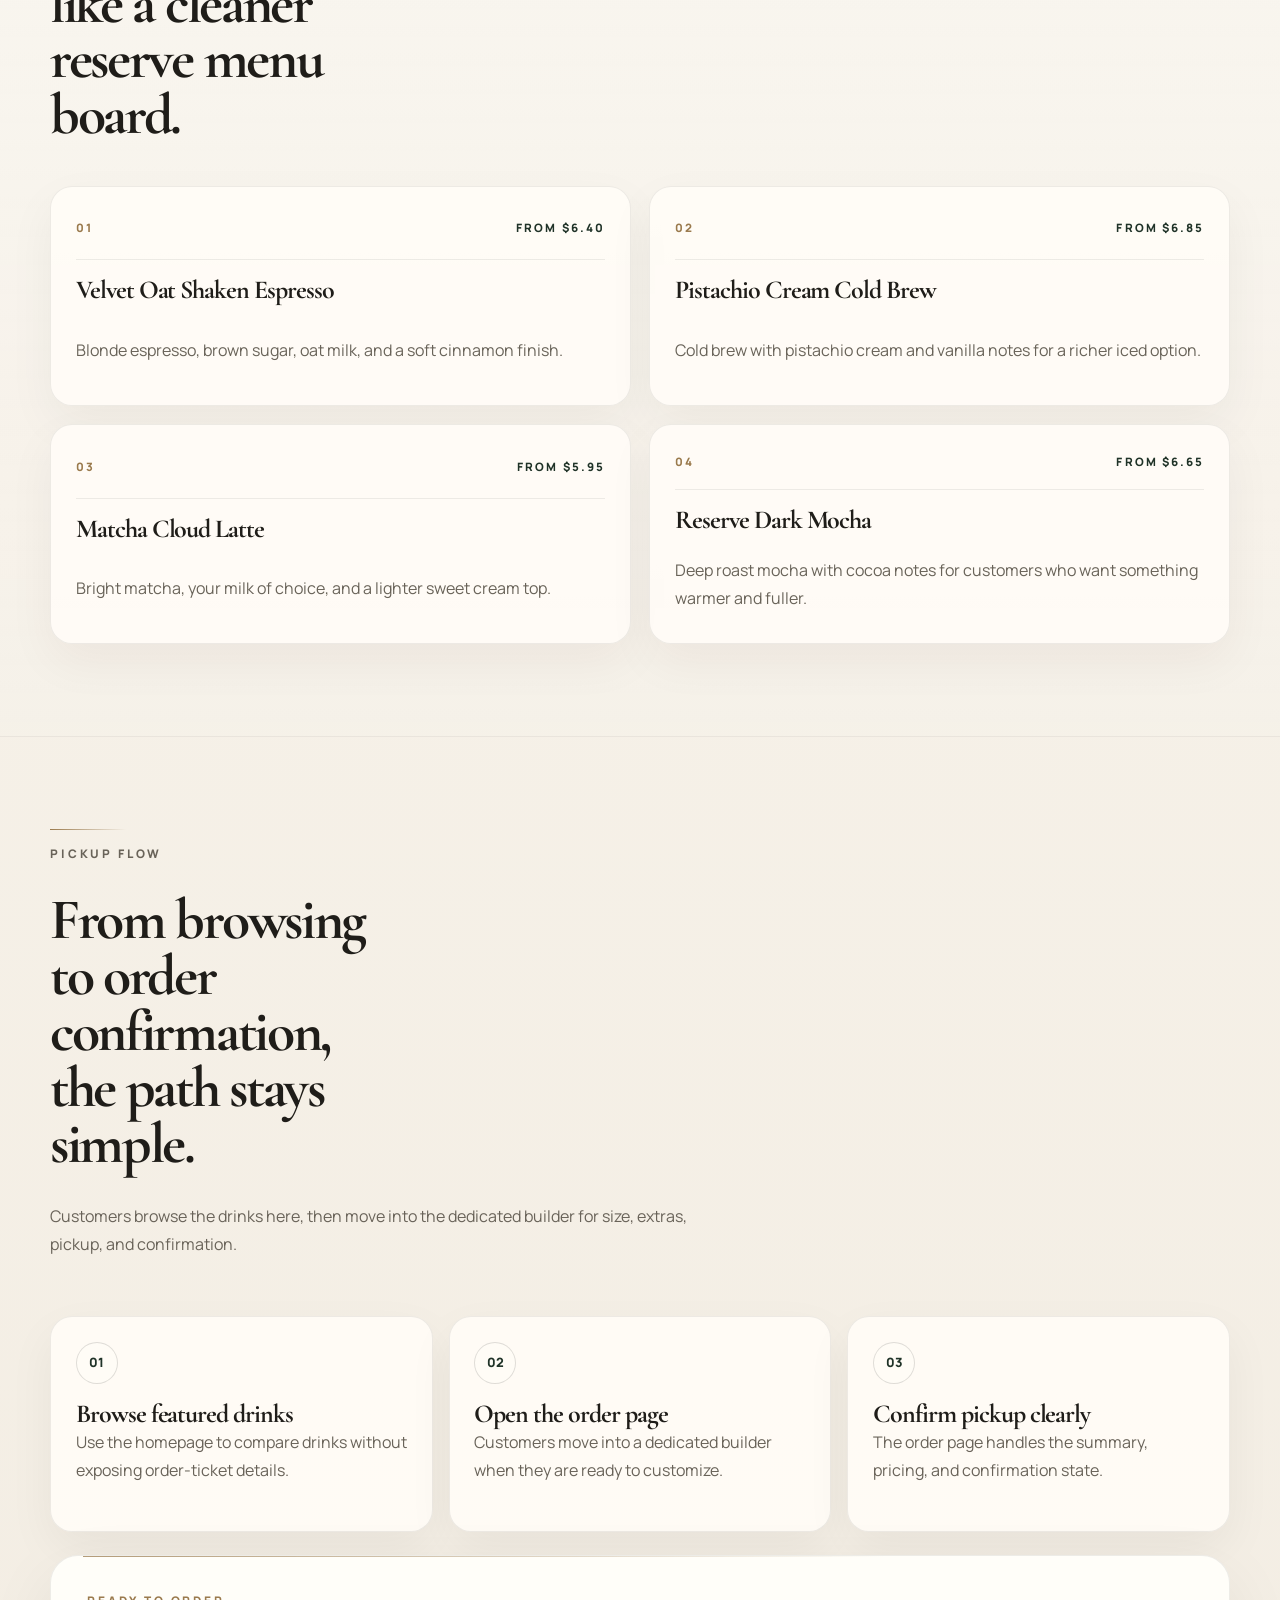
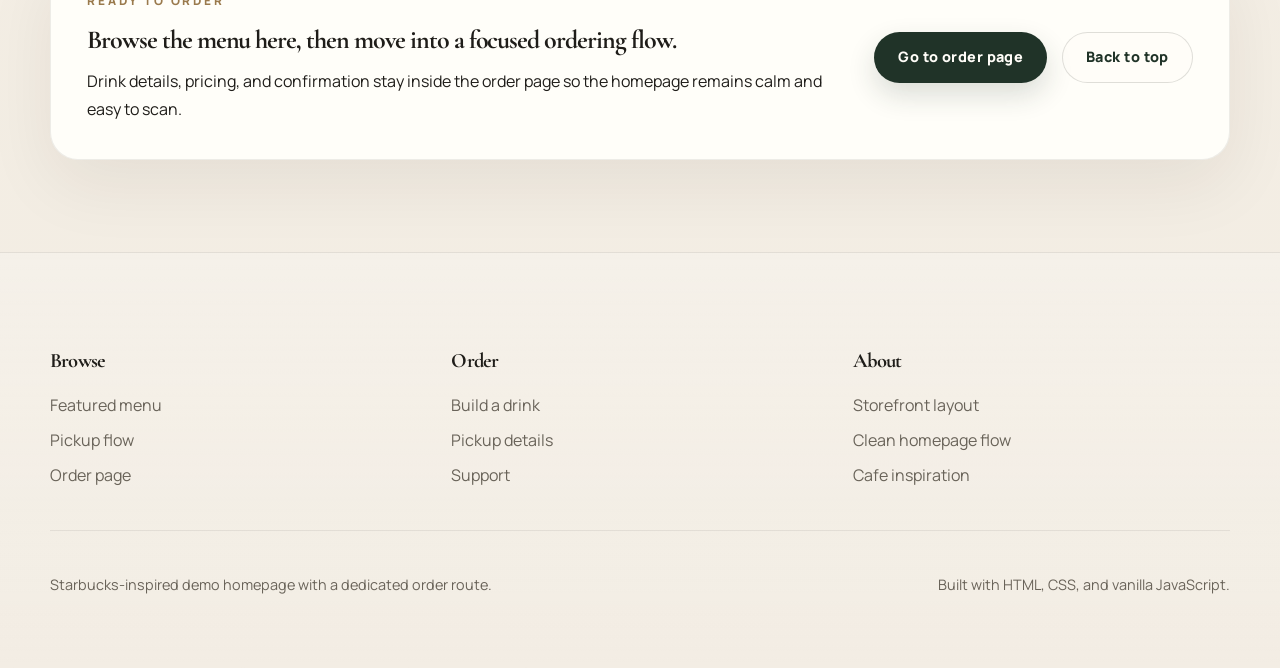
==== commit 7d4e270a: "chore: clean up empty code change sections in the changes file" ====
--- a/index.html
+++ b/index.html
@@ -101,18 +101,17 @@
                 </ul>
               </div>
 
-              <div class="hero-note-grid">
-                <article class="mini-panel">
-                  <span class="mini-panel-label">Menu</span>
-                  <strong>Scan the signatures quickly</strong>
-                  <p>Large cards and lighter framing make the drink list easier to read.</p>
-                </article>
-                <article class="mini-panel">
-                  <span class="mini-panel-label">Ordering</span>
-                  <strong>Move to customization when ready</strong>
-                  <p>The builder, pricing, and final confirmation live on the dedicated order page.</p>
-                </article>
-              </div>
+              <article class="photo-card photo-card-environment reveal">
+                <img
+                  src="assets/images/starbucks-environment.jpg"
+                  alt="Customers seated inside a Starbucks cafe near the window."
+                />
+                <div class="photo-card-overlay">
+                  <span class="mini-panel-label">Cafe atmosphere</span>
+                  <strong>Reserve browsing feels closer to the real store environment.</strong>
+                  <p>Warm seating, daylight, and movement give the homepage a stronger sense of place.</p>
+                </div>
+              </article>
             </div>
           </div>
         </section>
--- a/style.css
+++ b/style.css
@@ -1,27 +1,27 @@
 :root {
-  --green-990: #102018;
-  --green-960: #173127;
-  --green-920: #244134;
-  --green-780: #456a58;
-  --green-620: #6f8d7f;
-  --bronze: #9b7a45;
-  --sand-20: #fdfbf7;
-  --sand-50: #faf7f0;
-  --sand-80: #f4eee4;
-  --sand-120: #e8dfd0;
-  --paper: rgba(255, 255, 255, 0.84);
-  --paper-strong: rgba(255, 255, 255, 0.94);
-  --ink: #1b211c;
-  --muted: #657067;
-  --line: rgba(27, 33, 28, 0.08);
-  --line-strong: rgba(27, 33, 28, 0.14);
-  --shadow-soft: 0 18px 44px rgba(16, 32, 24, 0.05);
-  --shadow-card: 0 28px 80px rgba(16, 32, 24, 0.08);
-  --radius-xl: 34px;
-  --radius-lg: 24px;
+  --green-990: #14231b;
+  --green-940: #203328;
+  --green-820: #3f5a4b;
+  --green-700: #61786b;
+  --bronze: #9a7a4d;
+  --sand-0: #fcfaf6;
+  --sand-20: #f6f1e8;
+  --sand-40: #eee7da;
+  --sand-70: #ddd3c2;
+  --surface: rgba(255, 252, 247, 0.92);
+  --surface-soft: rgba(250, 246, 239, 0.76);
+  --surface-strong: rgba(255, 254, 250, 0.96);
+  --ink: #1f1d19;
+  --muted: #696359;
+  --line: rgba(31, 29, 25, 0.08);
+  --line-strong: rgba(31, 29, 25, 0.14);
+  --shadow-soft: 0 18px 48px rgba(39, 29, 18, 0.05);
+  --shadow-card: 0 24px 70px rgba(39, 29, 18, 0.07);
+  --radius-xl: 28px;
+  --radius-lg: 22px;
   --radius-md: 18px;
   --radius-sm: 14px;
-  --container: min(1180px, calc(100% - 2rem));
+  --container: min(1180px, calc(100% - 3rem));
 }
 
 *,
@@ -38,10 +38,11 @@
   margin: 0;
   color: var(--ink);
   font-family: "Manrope", sans-serif;
+  line-height: 1.55;
   background:
-    radial-gradient(circle at top left, rgba(69, 106, 88, 0.18), transparent 26%),
-    radial-gradient(circle at top right, rgba(155, 122, 69, 0.08), transparent 22%),
-    linear-gradient(180deg, #fffcf7 0%, var(--sand-50) 44%, #f2ebdf 100%);
+    radial-gradient(circle at top left, rgba(32, 51, 40, 0.08), transparent 24%),
+    radial-gradient(circle at 90% 8%, rgba(154, 122, 77, 0.08), transparent 18%),
+    linear-gradient(180deg, var(--sand-0) 0%, var(--sand-20) 54%, #f2ece2 100%);
 }
 
 body::before {
@@ -49,15 +50,15 @@
   position: fixed;
   inset: 0;
   pointer-events: none;
-  opacity: 0.55;
+  opacity: 0.38;
   background:
-    linear-gradient(rgba(255, 255, 255, 0.12), rgba(255, 255, 255, 0.12)),
+    linear-gradient(rgba(255, 255, 255, 0.28), rgba(255, 255, 255, 0.28)),
     repeating-linear-gradient(
       90deg,
       transparent 0,
-      transparent 92px,
-      rgba(36, 65, 52, 0.018) 92px,
-      rgba(36, 65, 52, 0.018) 93px
+      transparent 110px,
+      rgba(31, 29, 25, 0.018) 110px,
+      rgba(31, 29, 25, 0.018) 111px
     );
 }
 
@@ -75,6 +76,7 @@
 input,
 select,
 textarea {
+  color: inherit;
   font: inherit;
 }
 
@@ -96,8 +98,8 @@
   inset: 0;
   pointer-events: none;
   background:
-    radial-gradient(circle at 12% 8%, rgba(255, 255, 255, 0.3), transparent 18%),
-    radial-gradient(circle at 86% 16%, rgba(255, 255, 255, 0.18), transparent 16%);
+    radial-gradient(circle at 10% 7%, rgba(255, 255, 255, 0.56), transparent 14%),
+    radial-gradient(circle at 85% 12%, rgba(255, 255, 255, 0.3), transparent 16%);
 }
 
 .container {
@@ -108,16 +110,16 @@
 .site-header {
   position: sticky;
   top: 0;
-  z-index: 30;
+  z-index: 40;
   backdrop-filter: blur(18px);
-  background: rgba(252, 248, 241, 0.82);
+  background: rgba(252, 249, 244, 0.78);
   border-bottom: 1px solid transparent;
   transition: background 180ms ease, border-color 180ms ease, box-shadow 180ms ease;
 }
 
 .site-header.is-scrolled {
   border-color: var(--line);
-  box-shadow: 0 14px 34px rgba(16, 32, 24, 0.07);
+  box-shadow: 0 12px 34px rgba(39, 29, 18, 0.06);
 }
 
 .nav-bar {
@@ -125,8 +127,8 @@
   display: flex;
   align-items: center;
   justify-content: space-between;
-  gap: 1.2rem;
-  min-height: 84px;
+  gap: 1.25rem;
+  min-height: 88px;
 }
 
 .brand {
@@ -139,13 +141,13 @@
 
 .brand-mark {
   display: inline-flex;
-  width: 54px;
-  height: 54px;
-  padding: 0.22rem;
+  width: 52px;
+  height: 52px;
+  padding: 0.3rem;
+  border: 1px solid rgba(255, 255, 255, 0.72);
   border-radius: 50%;
-  border: 1px solid rgba(255, 255, 255, 0.72);
-  background: rgba(255, 255, 255, 0.78);
-  box-shadow: 0 10px 20px rgba(16, 32, 24, 0.08);
+  background: rgba(255, 252, 247, 0.9);
+  box-shadow: 0 10px 24px rgba(39, 29, 18, 0.07);
 }
 
 .brand-mark img {
@@ -156,7 +158,7 @@
 
 .brand-copy {
   display: grid;
-  gap: 0.12rem;
+  gap: 0.1rem;
 }
 
 .brand-copy strong,
@@ -168,14 +170,14 @@
 
 .brand-copy strong {
   font-family: "Cormorant Garamond", serif;
-  font-size: 1.2rem;
+  font-size: 1.22rem;
   line-height: 1;
 }
 
 .brand-copy span {
   color: var(--muted);
   font-size: 0.68rem;
-  letter-spacing: 0.2em;
+  letter-spacing: 0.22em;
   text-transform: uppercase;
 }
 
@@ -186,13 +188,13 @@
 }
 
 .site-nav {
-  gap: 1.55rem;
+  gap: 1.5rem;
 }
 
 .site-nav a {
   position: relative;
-  color: var(--green-920);
-  font-size: 0.85rem;
+  color: var(--muted);
+  font-size: 0.84rem;
   font-weight: 800;
   text-transform: uppercase;
 }
@@ -202,15 +204,21 @@
   position: absolute;
   left: 0;
   right: 0;
-  bottom: -0.42rem;
-  height: 2px;
-  border-radius: 999px;
-  background: linear-gradient(90deg, var(--bronze), var(--green-780));
+  bottom: -0.45rem;
+  height: 1px;
+  background: linear-gradient(90deg, var(--bronze), transparent 75%);
   transform: scaleX(0);
   transform-origin: left;
   transition: transform 180ms ease;
 }
 
+.site-nav a:hover,
+.site-nav a:focus-visible,
+.utility-link:hover,
+.utility-link:focus-visible {
+  color: var(--green-940);
+}
+
 .site-nav a:hover::after,
 .site-nav a:focus-visible::after {
   transform: scaleX(1);
@@ -221,8 +229,8 @@
 }
 
 .utility-link {
-  color: var(--green-920);
-  font-size: 0.88rem;
+  color: var(--muted);
+  font-size: 0.86rem;
   font-weight: 800;
 }
 
@@ -230,8 +238,8 @@
   display: inline-flex;
   align-items: center;
   justify-content: center;
-  min-height: 49px;
-  padding: 0.84rem 1.45rem;
+  min-height: 48px;
+  padding: 0.82rem 1.45rem;
   border: 1px solid transparent;
   border-radius: 999px;
   font-size: 0.9rem;
@@ -239,54 +247,60 @@
   cursor: pointer;
   transition:
     transform 180ms ease,
-    box-shadow 180ms ease,
     border-color 180ms ease,
     background 180ms ease,
-    color 180ms ease;
+    color 180ms ease,
+    box-shadow 180ms ease;
 }
 
 .button:hover,
 .button:focus-visible {
-  transform: translateY(-2px);
+  transform: translateY(-1px);
 }
 
 .button-primary {
-  color: #fff;
-  background: linear-gradient(135deg, var(--green-960), var(--green-780));
-  box-shadow: 0 16px 28px rgba(23, 49, 39, 0.18);
+  color: #fffdf8;
+  background: var(--green-940);
+  box-shadow: 0 12px 28px rgba(32, 51, 40, 0.16);
+}
+
+.button-primary:hover,
+.button-primary:focus-visible {
+  background: #1a2a21;
+  box-shadow: 0 16px 32px rgba(32, 51, 40, 0.18);
 }
 
 .button-secondary,
 .button-ghost {
-  color: var(--green-960);
+  color: var(--green-940);
   border-color: var(--line-strong);
-  background: rgba(255, 255, 255, 0.68);
+  background: rgba(255, 252, 247, 0.78);
 }
 
 .button-ghost {
-  background: rgba(255, 255, 255, 0.44);
+  background: rgba(255, 252, 247, 0.46);
 }
 
 .nav-toggle {
   position: relative;
   z-index: 3;
   display: none;
-  width: 52px;
-  height: 52px;
+  width: 50px;
+  height: 50px;
   padding: 0;
-  border: 0;
+  border: 1px solid var(--line);
   border-radius: 50%;
-  background: rgba(255, 255, 255, 0.92);
-  box-shadow: 0 10px 22px rgba(16, 32, 24, 0.08);
+  background: rgba(255, 252, 247, 0.92);
+  box-shadow: 0 10px 24px rgba(39, 29, 18, 0.06);
   cursor: pointer;
 }
 
 .nav-toggle span {
   display: block;
-  width: 22px;
+  width: 20px;
   height: 2px;
   margin: 4px auto;
-  background: var(--green-960);
+  background: var(--green-940);
   transition: transform 180ms ease, opacity 180ms ease;
 }
 
@@ -307,7 +321,22 @@
 .pickup-section,
 .site-footer {
   position: relative;
-  padding: 5.25rem 0;
+  padding: 5.75rem 0;
+}
+
+.order-section,
+.pickup-section {
+  border-top: 1px solid rgba(31, 29, 25, 0.05);
+}
+
+.pickup-section {
+  background: linear-gradient(180deg, rgba(255, 255, 255, 0.22), rgba(255, 255, 255, 0.08));
+}
+
+.site-footer {
+  padding-bottom: 3.6rem;
+  border-top: 1px solid var(--line);
+  background: linear-gradient(180deg, rgba(255, 255, 255, 0.22), rgba(255, 255, 255, 0.08));
 }
 
 .hero-grid,
@@ -315,13 +344,20 @@
 .signal-grid,
 .menu-grid,
 .flow-grid,
-.footer-grid {
+.footer-grid,
+.hero-note-grid {
   display: grid;
 }
 
 .hero-grid {
-  grid-template-columns: minmax(0, 1.08fr) minmax(360px, 0.92fr);
-  gap: 2.8rem;
+  grid-template-columns: minmax(0, 1.06fr) minmax(360px, 0.94fr);
+  gap: 4rem;
+  align-items: center;
+}
+
+.order-layout {
+  grid-template-columns: minmax(0, 1.04fr) minmax(320px, 0.76fr);
+  gap: 1.75rem;
   align-items: start;
 }
 
@@ -336,7 +372,7 @@
   color: var(--bronze);
   font-size: 0.74rem;
   font-weight: 800;
-  letter-spacing: 0.26em;
+  letter-spacing: 0.24em;
   text-transform: uppercase;
 }
 
@@ -347,24 +383,24 @@
   margin: 0;
   font-family: "Cormorant Garamond", serif;
   font-weight: 700;
-  letter-spacing: -0.035em;
+  letter-spacing: -0.04em;
 }
 
 h1 {
-  max-width: 11ch;
-  font-size: clamp(3.4rem, 8vw, 6.2rem);
+  max-width: 10ch;
+  font-size: clamp(3.55rem, 7vw, 5.9rem);
   line-height: 0.9;
 }
 
 h2 {
-  max-width: 13ch;
-  font-size: clamp(2.3rem, 4.5vw, 3.8rem);
-  line-height: 0.96;
+  max-width: 12ch;
+  font-size: clamp(2.35rem, 4.5vw, 3.7rem);
+  line-height: 0.97;
 }
 
 h3 {
-  font-size: 1.75rem;
-  line-height: 1.04;
+  font-size: 1.62rem;
+  line-height: 1.06;
 }
 
 .hero-text,
@@ -382,15 +418,16 @@
 .form-hint,
 .ticket-drink p,
 .site-footer a,
-.footer-bottom {
+.footer-bottom,
+.photo-card-overlay p {
   color: var(--muted);
 }
 
 .hero-text {
-  max-width: 38rem;
-  margin: 1.45rem 0 0;
-  font-size: 1.05rem;
-  line-height: 1.78;
+  max-width: 36rem;
+  margin: 1.4rem 0 0;
+  font-size: 1.02rem;
+  line-height: 1.82;
 }
 
 .hero-actions {
@@ -403,39 +440,69 @@
 .hero-highlights {
   display: grid;
   grid-template-columns: repeat(3, minmax(0, 1fr));
-  gap: 1rem;
-  margin-top: 2.3rem;
-}
-
-.hero-highlights article,
+  gap: 1.4rem;
+  margin-top: 2.9rem;
+}
+
+.hero-highlights article {
+  padding-top: 1rem;
+  border-top: 1px solid var(--line-strong);
+}
+
+.hero-highlights span {
+  display: block;
+  color: var(--green-940);
+  font-size: 0.76rem;
+  font-weight: 800;
+  letter-spacing: 0.18em;
+  text-transform: uppercase;
+}
+
+.hero-highlights p {
+  margin: 0.55rem 0 0;
+  font-size: 0.93rem;
+  line-height: 1.68;
+}
+
+.section-heading {
+  display: grid;
+  gap: 0.9rem;
+  margin-bottom: 2.6rem;
+}
+
+.section-heading::before {
+  content: "";
+  width: 76px;
+  height: 1px;
+  background: linear-gradient(90deg, var(--bronze), transparent);
+}
+
+.section-heading p:last-child {
+  max-width: 42rem;
+  line-height: 1.74;
+}
+
+.hero-stage,
+.photo-card,
+.order-rail {
+  display: grid;
+  gap: 1.2rem;
+}
+
+.hero-stage {
+  align-content: start;
+}
+
 .hero-stage-card,
-.mini-panel,
-.menu-card,
-.flow-card,
-.signal-card,
 .order-builder,
 .order-ticket,
 .support-card {
   position: relative;
   overflow: hidden;
+  padding: 2.25rem;
   border: 1px solid var(--line);
-  box-shadow: var(--shadow-soft);
-}
-
-.hero-highlights article,
-.mini-panel,
-.menu-card,
-.flow-card,
-.signal-card {
-  background: linear-gradient(180deg, rgba(255, 255, 255, 0.92), rgba(252, 248, 241, 0.84));
-}
-
-.hero-stage-card,
-.order-builder,
-.order-ticket,
-.support-card {
   border-radius: var(--radius-xl);
-  background: linear-gradient(180deg, var(--paper-strong), var(--paper));
+  background: var(--surface-strong);
   box-shadow: var(--shadow-card);
 }
 
@@ -445,57 +512,11 @@
 .support-card::before {
   content: "";
   position: absolute;
-  left: 1.35rem;
-  right: 1.35rem;
+  left: 2rem;
+  right: 2rem;
   top: 0;
-  height: 4px;
-  border-radius: 999px;
-  background: linear-gradient(90deg, rgba(155, 122, 69, 0.92), rgba(69, 106, 88, 0.86));
-}
-
-.hero-highlights article {
-  padding: 1.2rem 1.25rem;
-  border-radius: 22px;
-}
-
-.hero-highlights article::after,
-.mini-panel::after,
-.menu-card::after,
-.flow-card::after,
-.signal-card::after {
-  content: "";
-  position: absolute;
-  inset: 0;
-  border-radius: inherit;
-  pointer-events: none;
-  background: linear-gradient(135deg, rgba(255, 255, 255, 0.18), transparent 45%);
-}
-
-.hero-highlights span {
-  display: block;
-  color: var(--green-920);
-  font-size: 0.78rem;
-  font-weight: 800;
-  letter-spacing: 0.18em;
-  text-transform: uppercase;
-}
-
-.hero-highlights p {
-  margin: 0.6rem 0 0;
-  font-size: 0.95rem;
-  line-height: 1.62;
-}
-
-.hero-stage {
-  display: grid;
-  gap: 1rem;
-  align-content: start;
-  padding-top: 0.55rem;
-}
-
-.hero-stage-card,
-.order-builder {
-  padding: 2.2rem;
+  height: 1px;
+  background: linear-gradient(90deg, rgba(154, 122, 77, 0.75), transparent 72%);
 }
 
 .hero-stage-card h2 {
@@ -503,7 +524,7 @@
 }
 
 .stage-text {
-  max-width: 36rem;
+  max-width: 34rem;
   margin: 1rem 0 0;
   line-height: 1.78;
 }
@@ -511,44 +532,53 @@
 .hero-stage-list {
   display: grid;
   gap: 0.9rem;
-  margin: 1.65rem 0 0;
+  margin: 1.6rem 0 0;
   padding: 0;
   list-style: none;
 }
 
 .hero-stage-list li {
   position: relative;
-  padding-left: 1.45rem;
-  line-height: 1.62;
+  padding-left: 1.15rem;
+  line-height: 1.68;
 }
 
 .hero-stage-list li::before {
   content: "";
   position: absolute;
   left: 0;
-  top: 0.58rem;
-  width: 0.56rem;
-  height: 0.56rem;
+  top: 0.62rem;
+  width: 0.38rem;
+  height: 0.38rem;
   border-radius: 50%;
-  background: linear-gradient(135deg, var(--bronze), var(--green-780));
+  background: var(--green-820);
 }
 
 .hero-note-grid {
-  display: grid;
   grid-template-columns: repeat(2, minmax(0, 1fr));
   gap: 1rem;
 }
 
+.mini-panel,
+.menu-card,
+.flow-card,
+.signal-card {
+  position: relative;
+  border: 1px solid var(--line);
+  border-radius: var(--radius-lg);
+  background: var(--surface);
+  box-shadow: var(--shadow-soft);
+}
+
 .mini-panel {
-  min-height: 180px;
-  padding: 1.3rem;
-  border-radius: var(--radius-lg);
+  min-height: 172px;
+  padding: 1.35rem;
 }
 
 .mini-panel strong {
   display: block;
-  color: var(--green-960);
-  font-size: 1.28rem;
+  color: var(--green-940);
+  font-size: 1.22rem;
   line-height: 1.08;
 }
 
@@ -562,54 +592,103 @@
 .ticket-extras p,
 .ticket-stars span,
 .confirmation-meta {
-  font-size: 0.74rem;
+  font-size: 0.72rem;
   font-weight: 800;
-  letter-spacing: 0.17em;
+  letter-spacing: 0.18em;
   text-transform: uppercase;
 }
 
 .mini-panel-label {
   display: inline-block;
-  margin-bottom: 0.65rem;
+  margin-bottom: 0.6rem;
   color: var(--bronze);
 }
 
 .mini-panel p {
-  margin: 0.7rem 0 0;
-  line-height: 1.65;
-}
-
-.section-heading {
+  margin: 0.68rem 0 0;
+  line-height: 1.62;
+}
+
+.photo-card {
   position: relative;
-  display: grid;
-  gap: 0.95rem;
-  margin-bottom: 2.2rem;
-  padding-top: 1.2rem;
-}
-
-.section-heading::before {
+  overflow: hidden;
+  border: 1px solid var(--line);
+  border-radius: var(--radius-xl);
+  background: var(--surface);
+  box-shadow: var(--shadow-card);
+}
+
+.photo-card::before {
   content: "";
-  width: 92px;
-  height: 1px;
-  background: linear-gradient(90deg, var(--bronze), transparent);
-}
-
-.section-heading p:last-child {
-  max-width: 42rem;
-  line-height: 1.74;
+  position: absolute;
+  inset: 0;
+  z-index: 1;
+  background: linear-gradient(180deg, rgba(15, 17, 14, 0.03), rgba(15, 17, 14, 0.22) 100%);
+  pointer-events: none;
+}
+
+.photo-card img {
+  width: 100%;
+  height: 100%;
+  object-fit: cover;
+}
+
+.photo-card-environment {
+  min-height: 420px;
+  aspect-ratio: 5 / 4;
+}
+
+.photo-card-environment img {
+  object-position: center 36%;
+}
+
+.photo-card-drink {
+  min-height: 320px;
+  aspect-ratio: 5 / 4;
+}
+
+.photo-card-drink img {
+  object-position: center 54%;
+}
+
+.photo-card-overlay {
+  position: absolute;
+  left: 1.2rem;
+  right: 1.2rem;
+  bottom: 1.2rem;
+  z-index: 2;
+  display: grid;
+  gap: 0.45rem;
+  max-width: 23rem;
+  padding: 1rem 1.05rem;
+  border: 1px solid rgba(255, 255, 255, 0.42);
+  border-radius: 20px;
+  background: rgba(253, 250, 244, 0.8);
+  backdrop-filter: blur(14px);
+}
+
+.photo-card-overlay strong {
+  font-family: "Cormorant Garamond", serif;
+  font-size: clamp(1.42rem, 3vw, 2rem);
+  line-height: 0.98;
+  letter-spacing: -0.03em;
+}
+
+.photo-card-overlay p {
+  margin: 0;
+  line-height: 1.62;
 }
 
 .menu-grid {
   grid-template-columns: repeat(2, minmax(0, 1fr));
-  gap: 1.1rem;
+  gap: 1.15rem;
 }
 
 .menu-card {
   display: grid;
   gap: 1rem;
-  min-height: 240px;
+  min-height: 220px;
   padding: 1.55rem;
-  border-radius: 26px;
 }
 
 .menu-card-top {
@@ -617,8 +696,8 @@
   align-items: center;
   justify-content: space-between;
   gap: 1rem;
-  padding-bottom: 0.8rem;
-  border-bottom: 1px solid rgba(27, 33, 28, 0.08);
+  padding-bottom: 0.9rem;
+  border-bottom: 1px solid var(--line);
 }
 
 .menu-card-top span {
@@ -626,7 +705,7 @@
 }
 
 .menu-card-top strong {
-  color: var(--green-960);
+  color: var(--green-940);
 }
 
 .menu-card p,
@@ -644,9 +723,8 @@
 
 .flow-card,
 .signal-card {
-  min-height: 220px;
+  min-height: 216px;
   padding: 1.55rem;
-  border-radius: 26px;
 }
 
 .flow-card span,
@@ -654,15 +732,15 @@
   display: inline-flex;
   align-items: center;
   justify-content: center;
-  width: 46px;
-  height: 46px;
+  width: 42px;
+  height: 42px;
   margin-bottom: 1rem;
+  border: 1px solid var(--line-strong);
   border-radius: 50%;
-  color: #fff;
-  font-size: 0.85rem;
+  color: var(--green-940);
+  font-size: 0.8rem;
   font-weight: 800;
-  background: linear-gradient(135deg, var(--green-960), var(--green-780));
-  box-shadow: 0 10px 22px rgba(23, 49, 39, 0.14);
+  background: rgba(255, 252, 247, 0.92);
 }
 
 .support-card {
@@ -670,8 +748,7 @@
   grid-template-columns: minmax(0, 1fr) minmax(240px, auto);
   gap: 1.8rem;
   align-items: center;
-  margin-top: 1.25rem;
-  padding: 1.75rem 1.9rem;
+  margin-top: 1.4rem;
 }
 
 .support-card p:last-child {
@@ -684,14 +761,8 @@
   justify-content: flex-end;
 }
 
-.order-layout {
-  grid-template-columns: minmax(0, 1.06fr) minmax(330px, 0.74fr);
-  gap: 1.5rem;
-  align-items: start;
-}
-
-.order-builder {
-  padding: 2.2rem;
+.order-rail {
+  align-content: start;
 }
 
 .order-heading p:last-child {
@@ -702,18 +773,123 @@
   display: grid;
   grid-template-columns: repeat(2, minmax(0, 1fr));
   gap: 1rem;
-  margin-bottom: 1.6rem;
+  margin-bottom: 1.7rem;
 }
 
 .drink-option {
   position: relative;
   display: grid;
-  gap: 0.6rem;
-  padding: 1.2rem 1.15rem 1.1rem;
+  gap: 0.65rem;
+  padding: 1.25rem;
   border: 1px solid var(--line);
-  border-radius: 24px;
-  background: rgba(255, 255, 255, 0.78);
+  border-radius: var(--radius-lg);
+  background: var(--surface);
   text-align: left;
+  cursor: pointer;
+  box-shadow: 0 10px 28px rgba(39, 29, 18, 0.04);
+  transition:
+    transform 180ms ease,
+    border-color 180ms ease,
+    box-shadow 180ms ease,
+    background 180ms ease;
+}
+
+.drink-option::before {
+  content: "";
+  position: absolute;
+  left: 1.2rem;
+  right: 1.2rem;
+  top: 0;
+  height: 1px;
+  background: linear-gradient(90deg, rgba(154, 122, 77, 0), rgba(154, 122, 77, 0.62), transparent 90%);
+  opacity: 0;
+  transition: opacity 180ms ease;
+}
+
+.drink-option:hover,
+.drink-option:focus-visible,
+.drink-option.is-active {
+  transform: translateY(-1px);
+  border-color: rgba(32, 51, 40, 0.18);
+  box-shadow: 0 16px 34px rgba(39, 29, 18, 0.06);
+}
+
+.drink-option:hover::before,
+.drink-option:focus-visible::before,
+.drink-option.is-active::before {
+  opacity: 1;
+}
+
+.drink-option.is-active {
+  background: rgba(252, 248, 242, 0.98);
+}
+
+.drink-option strong {
+  color: var(--green-940);
+  font-size: 1.16rem;
+  line-height: 1.12;
+}
+
+.drink-option p {
+  margin: 0;
+  color: var(--muted);
+  line-height: 1.56;
+}
+
+.drink-option-top,
+.drink-option-price {
+  color: var(--bronze);
+}
+
+.order-form {
+  display: grid;
+  gap: 1.25rem;
+}
+
+.option-group {
+  margin: 0;
+  padding: 0;
+  border: 0;
+}
+
+.option-group legend {
+  margin-bottom: 0.85rem;
+  padding: 0;
+  color: var(--green-940);
+  font-size: 0.84rem;
+  font-weight: 800;
+  letter-spacing: 0.14em;
+  text-transform: uppercase;
+}
+
+.choice-grid {
+  display: grid;
+  gap: 0.9rem;
+}
+
+.choice-grid-2 {
+  grid-template-columns: repeat(2, minmax(0, 1fr));
+}
+
+.choice-grid-3 {
+  grid-template-columns: repeat(3, minmax(0, 1fr));
+}
+
+.choice-input {
+  position: absolute;
+  opacity: 0;
+  pointer-events: none;
+}
+
+.choice-chip {
+  display: grid;
+  gap: 0.3rem;
+  min-height: 100%;
+  padding: 1rem;
+  border: 1px solid var(--line);
+  border-radius: var(--radius-md);
+  background: rgba(255, 252, 247, 0.86);
+  box-shadow: 0 10px 24px rgba(39, 29, 18, 0.03);
   cursor: pointer;
   transition:
     transform 180ms ease,
@@ -722,108 +898,6 @@
     background 180ms ease;
 }
 
-.drink-option::before {
-  content: "";
-  position: absolute;
-  left: 1rem;
-  right: 1rem;
-  top: 0;
-  height: 3px;
-  border-radius: 999px;
-  background: rgba(155, 122, 69, 0);
-  transition: background 180ms ease;
-}
-
-.drink-option:hover,
-.drink-option:focus-visible,
-.drink-option.is-active {
-  transform: translateY(-2px);
-  border-color: rgba(36, 65, 52, 0.2);
-  box-shadow: 0 18px 36px rgba(16, 32, 24, 0.08);
-}
-
-.drink-option:hover::before,
-.drink-option:focus-visible::before,
-.drink-option.is-active::before {
-  background: linear-gradient(90deg, var(--bronze), var(--green-780));
-}
-
-.drink-option.is-active {
-  background: linear-gradient(180deg, rgba(240, 245, 241, 0.98), rgba(255, 255, 255, 0.98));
-}
-
-.drink-option strong {
-  color: var(--green-960);
-  font-size: 1.24rem;
-  line-height: 1.1;
-}
-
-.drink-option p {
-  margin: 0;
-  line-height: 1.58;
-}
-
-.drink-option-top,
-.drink-option-price {
-  color: var(--bronze);
-}
-
-.order-form {
-  display: grid;
-  gap: 1.25rem;
-}
-
-.option-group {
-  margin: 0;
-  padding: 0;
-  border: 0;
-}
-
-.option-group legend {
-  margin-bottom: 0.85rem;
-  padding: 0;
-  color: var(--green-960);
-  font-size: 0.88rem;
-  font-weight: 800;
-  letter-spacing: 0.08em;
-  text-transform: uppercase;
-}
-
-.choice-grid {
-  display: grid;
-  gap: 0.9rem;
-}
-
-.choice-grid-2 {
-  grid-template-columns: repeat(2, minmax(0, 1fr));
-}
-
-.choice-grid-3 {
-  grid-template-columns: repeat(3, minmax(0, 1fr));
-}
-
-.choice-input {
-  position: absolute;
-  opacity: 0;
-  pointer-events: none;
-}
-
-.choice-chip {
-  display: grid;
-  gap: 0.28rem;
-  min-height: 100%;
-  padding: 1rem;
-  border: 1px solid var(--line);
-  border-radius: 20px;
-  background: rgba(255, 255, 255, 0.72);
-  cursor: pointer;
-  transition:
-    transform 180ms ease,
-    border-color 180ms ease,
-    box-shadow 180ms ease,
-    background 180ms ease;
-}
-
 .choice-chip strong {
   color: var(--ink);
   font-size: 0.98rem;
@@ -831,19 +905,19 @@
 
 .choice-chip span,
 .choice-chip small {
-  font-size: 0.86rem;
-  line-height: 1.48;
+  font-size: 0.84rem;
+  line-height: 1.46;
 }
 
 .choice-input:checked + .choice-chip {
-  transform: translateY(-2px);
-  border-color: rgba(36, 65, 52, 0.2);
-  background: linear-gradient(180deg, rgba(239, 245, 241, 0.9), rgba(255, 255, 255, 0.98));
-  box-shadow: 0 14px 28px rgba(16, 32, 24, 0.07);
+  transform: translateY(-1px);
+  border-color: rgba(32, 51, 40, 0.18);
+  background: rgba(252, 248, 242, 0.98);
+  box-shadow: 0 14px 28px rgba(39, 29, 18, 0.05);
 }
 
 .choice-input:focus-visible + .choice-chip {
-  outline: 2px solid rgba(69, 106, 88, 0.3);
+  outline: 2px solid rgba(63, 90, 75, 0.22);
   outline-offset: 3px;
 }
 
@@ -863,8 +937,8 @@
 }
 
 .field span {
-  color: var(--green-960);
-  font-size: 0.9rem;
+  color: var(--green-940);
+  font-size: 0.88rem;
   font-weight: 800;
 }
 
@@ -873,10 +947,10 @@
 .field textarea {
   width: 100%;
   padding: 0.96rem 1rem;
-  border: 1px solid rgba(27, 33, 28, 0.1);
-  border-radius: 18px;
-  background: rgba(255, 255, 255, 0.84);
-  box-shadow: inset 0 1px 0 rgba(255, 255, 255, 0.6);
+  border: 1px solid var(--line-strong);
+  border-radius: var(--radius-md);
+  background: rgba(255, 253, 249, 0.92);
+  box-shadow: inset 0 1px 0 rgba(255, 255, 255, 0.72);
   transition: border-color 180ms ease, box-shadow 180ms ease, background 180ms ease;
 }
 
@@ -884,8 +958,8 @@
 .field select:focus,
 .field textarea:focus {
   outline: none;
-  border-color: rgba(69, 106, 88, 0.32);
-  box-shadow: 0 0 0 4px rgba(69, 106, 88, 0.08);
+  border-color: rgba(63, 90, 75, 0.3);
+  box-shadow: 0 0 0 4px rgba(63, 90, 75, 0.08);
 }
 
 .field textarea {
@@ -904,12 +978,12 @@
 .stepper {
   display: grid;
   grid-template-columns: auto minmax(72px, 1fr) auto;
-  gap: 0.4rem;
+  gap: 0.45rem;
   align-items: center;
-  padding: 0.25rem;
-  border: 1px solid rgba(27, 33, 28, 0.1);
-  border-radius: 18px;
-  background: rgba(255, 255, 255, 0.84);
+  padding: 0.28rem;
+  border: 1px solid var(--line-strong);
+  border-radius: var(--radius-md);
+  background: rgba(255, 253, 249, 0.92);
 }
 
 .stepper input {
@@ -929,17 +1003,18 @@
   height: 42px;
   border: 0;
   border-radius: 12px;
-  background: linear-gradient(135deg, var(--green-960), var(--green-780));
+  background: var(--green-940);
   color: #fff;
-  font-size: 1.35rem;
+  font-size: 1.25rem;
   cursor: pointer;
-  transition: transform 180ms ease, box-shadow 180ms ease;
+  transition: transform 180ms ease, background 180ms ease, box-shadow 180ms ease;
 }
 
 .stepper-button:hover,
 .stepper-button:focus-visible {
-  transform: scale(1.04);
-  box-shadow: 0 10px 22px rgba(23, 49, 39, 0.14);
+  transform: scale(1.03);
+  background: #1a2a21;
+  box-shadow: 0 10px 22px rgba(32, 51, 40, 0.16);
 }
 
 .order-actions {
@@ -950,10 +1025,10 @@
 }
 
 .form-hint {
-  max-width: 29rem;
+  max-width: 30rem;
   margin: 0;
-  font-size: 0.93rem;
-  line-height: 1.65;
+  font-size: 0.92rem;
+  line-height: 1.68;
 }
 
 .order-submit {
@@ -963,7 +1038,7 @@
 .form-status {
   min-height: 1.4rem;
   margin: -0.1rem 0 0;
-  color: var(--green-780);
+  color: var(--green-820);
   font-size: 0.9rem;
   font-weight: 700;
 }
@@ -973,7 +1048,6 @@
   top: 108px;
   align-self: start;
   padding: 1.8rem;
-  background: linear-gradient(180deg, rgba(251, 247, 239, 0.98), rgba(245, 237, 226, 0.96));
 }
 
 .ticket-header {
@@ -985,11 +1059,12 @@
 }
 
 .ticket-header span {
-  padding: 0.44rem 0.74rem;
+  padding: 0.42rem 0.74rem;
+  border: 1px solid rgba(154, 122, 77, 0.18);
   border-radius: 999px;
-  background: rgba(155, 122, 69, 0.1);
-  color: var(--green-960);
-  font-size: 0.78rem;
+  background: rgba(154, 122, 77, 0.08);
+  color: var(--green-940);
+  font-size: 0.76rem;
   font-weight: 800;
 }
 
@@ -999,21 +1074,21 @@
 
 .ticket-drink {
   margin-bottom: 1.25rem;
-  padding-bottom: 1.2rem;
-  border-bottom: 1px solid rgba(27, 33, 28, 0.09);
+  padding-bottom: 1.15rem;
+  border-bottom: 1px solid var(--line);
 }
 
 .ticket-drink p:first-child {
   margin: 0 0 0.45rem;
   color: var(--bronze);
-  font-size: 0.75rem;
+  font-size: 0.74rem;
   font-weight: 800;
   letter-spacing: 0.17em;
   text-transform: uppercase;
 }
 
 .ticket-drink p:last-child {
-  margin: 0.75rem 0 0;
+  margin: 0.72rem 0 0;
   line-height: 1.64;
 }
 
@@ -1044,10 +1119,10 @@
 }
 
 .ticket-extras {
-  margin: 1.35rem 0;
+  margin: 1.3rem 0;
   padding: 1rem 0;
-  border-top: 1px solid rgba(27, 33, 28, 0.1);
-  border-bottom: 1px solid rgba(27, 33, 28, 0.1);
+  border-top: 1px solid var(--line);
+  border-bottom: 1px solid var(--line);
 }
 
 .ticket-extras p {
@@ -1067,7 +1142,7 @@
 
 .ticket-total {
   display: grid;
-  gap: 0.72rem;
+  gap: 0.74rem;
 }
 
 .ticket-total strong {
@@ -1075,14 +1150,14 @@
 }
 
 .grand-total {
-  margin-top: 0.14rem;
+  margin-top: 0.12rem;
   padding-top: 0.8rem;
-  border-top: 1px solid rgba(27, 33, 28, 0.12);
+  border-top: 1px solid var(--line);
 }
 
 .grand-total strong {
-  color: var(--green-960);
-  font-size: 1.46rem;
+  color: var(--green-940);
+  font-size: 1.4rem;
 }
 
 .ticket-stars {
@@ -1092,17 +1167,18 @@
   gap: 1rem;
   margin-top: 1.2rem;
   padding: 0.92rem 1rem;
-  border-radius: 18px;
-  background: linear-gradient(135deg, rgba(155, 122, 69, 0.08), rgba(69, 106, 88, 0.1));
-}
-
-.ticket-stars span {
-  color: var(--green-960);
-}
-
+  border: 1px solid var(--line);
+  border-radius: var(--radius-md);
+  background: var(--surface-soft);
+}
+
+.ticket-stars span,
 .ticket-stars strong {
-  color: var(--green-960);
-  font-size: 1.42rem;
+  color: var(--green-940);
+}
+
+.ticket-stars strong {
+  font-size: 1.34rem;
 }
 
 .ticket-submit {
@@ -1113,9 +1189,9 @@
 .confirmation-card {
   margin-top: 1rem;
   padding: 1rem;
-  border: 1px solid rgba(69, 106, 88, 0.12);
-  border-radius: 18px;
-  background: rgba(69, 106, 88, 0.06);
+  border: 1px solid rgba(32, 51, 40, 0.1);
+  border-radius: var(--radius-md);
+  background: rgba(63, 90, 75, 0.05);
 }
 
 .confirmation-card h3 {
@@ -1125,18 +1201,12 @@
 .confirmation-card p:not(.eyebrow) {
   margin: 0.7rem 0 0;
   line-height: 1.62;
-  color: var(--muted);
 }
 
 .confirmation-meta {
   margin-top: 0.95rem;
   flex-wrap: wrap;
-  color: var(--green-780);
-}
-
-.site-footer {
-  border-top: 1px solid var(--line);
-  background: linear-gradient(180deg, rgba(69, 106, 88, 0.02), rgba(69, 106, 88, 0.08));
+  color: var(--green-820);
 }
 
 .footer-grid {
@@ -1146,12 +1216,19 @@
 
 .site-footer h4 {
   margin-bottom: 1rem;
-  font-size: 1.35rem;
+  font-size: 1.28rem;
 }
 
 .site-footer a {
   display: block;
-  margin: 0.62rem 0;
+  width: fit-content;
+  margin: 0.64rem 0;
+  transition: color 180ms ease;
+}
+
+.site-footer a:hover,
+.site-footer a:focus-visible {
+  color: var(--green-940);
 }
 
 .footer-bottom {
@@ -1159,14 +1236,14 @@
   justify-content: space-between;
   gap: 1rem;
   margin-top: 2rem;
-  padding-top: 2rem;
+  padding-top: 1.8rem;
   border-top: 1px solid var(--line);
-  font-size: 0.92rem;
+  font-size: 0.9rem;
 }
 
 .reveal {
   opacity: 0;
-  transform: translateY(26px);
+  transform: translateY(22px);
   transition: opacity 700ms ease, transform 700ms ease;
 }
 
@@ -1197,6 +1274,7 @@
   .hero-grid,
   .order-layout {
     grid-template-columns: 1fr;
+    gap: 2.25rem;
   }
 
   .support-card {
@@ -1210,9 +1288,19 @@
   .order-ticket {
     position: static;
   }
+
+  .photo-card-environment,
+  .photo-card-drink {
+    min-height: 340px;
+    aspect-ratio: 16 / 10;
+  }
 }
 
 @media (max-width: 820px) {
+  :root {
+    --container: min(100% - 1.6rem, 1180px);
+  }
+
   .nav-toggle {
     display: inline-block;
   }
@@ -1220,27 +1308,27 @@
   .site-nav,
   .nav-actions {
     position: absolute;
-    left: 1rem;
-    right: 1rem;
+    left: 0;
+    right: 0;
     opacity: 0;
     pointer-events: none;
     transform: translateY(-8px);
     border: 1px solid var(--line);
-    border-radius: 22px;
-    background: rgba(255, 255, 255, 0.96);
-    box-shadow: 0 24px 54px rgba(16, 32, 24, 0.1);
+    border-radius: 24px;
+    background: rgba(255, 252, 247, 0.98);
+    box-shadow: 0 24px 54px rgba(39, 29, 18, 0.08);
     transition: opacity 180ms ease, transform 180ms ease;
   }
 
   .site-nav {
-    top: calc(100% + 0.55rem);
+    top: calc(100% + 0.65rem);
     padding: 1rem 1.1rem;
     flex-direction: column;
     align-items: flex-start;
   }
 
   .nav-actions {
-    top: calc(100% + 10rem);
+    top: calc(100% + 10.25rem);
     padding: 1rem 1.1rem;
     flex-direction: column;
     align-items: stretch;
@@ -1277,15 +1365,19 @@
     flex-direction: column;
     align-items: stretch;
   }
+
+  .hero-highlights {
+    gap: 1rem;
+  }
+
+  .hero-highlights article {
+    padding-top: 0.9rem;
+  }
 }
 
 @media (max-width: 640px) {
-  :root {
-    --container: min(100% - 1.2rem, 1180px);
-  }
-
   .nav-bar {
-    min-height: 76px;
+    min-height: 78px;
   }
 
   .brand-copy span {
@@ -1296,7 +1388,7 @@
   .order-section,
   .pickup-section,
   .site-footer {
-    padding: 4.2rem 0;
+    padding: 4.4rem 0;
   }
 
   .hero-stage-card,
@@ -1306,9 +1398,24 @@
   .flow-card,
   .signal-card,
   .support-card,
-  .mini-panel,
-  .hero-highlights article {
-    padding: 1.25rem;
+  .mini-panel {
+    padding: 1.35rem;
+  }
+
+  .photo-card-overlay {
+    left: 0.95rem;
+    right: 0.95rem;
+    bottom: 0.95rem;
+    max-width: none;
+  }
+
+  .photo-card-overlay strong {
+    font-size: 1.42rem;
+  }
+
+  .photo-card-environment,
+  .photo-card-drink {
+    min-height: 280px;
   }
 
   .ticket-header,
@@ -1319,6 +1426,15 @@
     flex-direction: column;
     align-items: flex-start;
   }
+
+  .button,
+  .ticket-submit {
+    width: 100%;
+  }
+
+  .hero-actions {
+    align-items: stretch;
+  }
 }
 
 @media (prefers-reduced-motion: reduce) {
